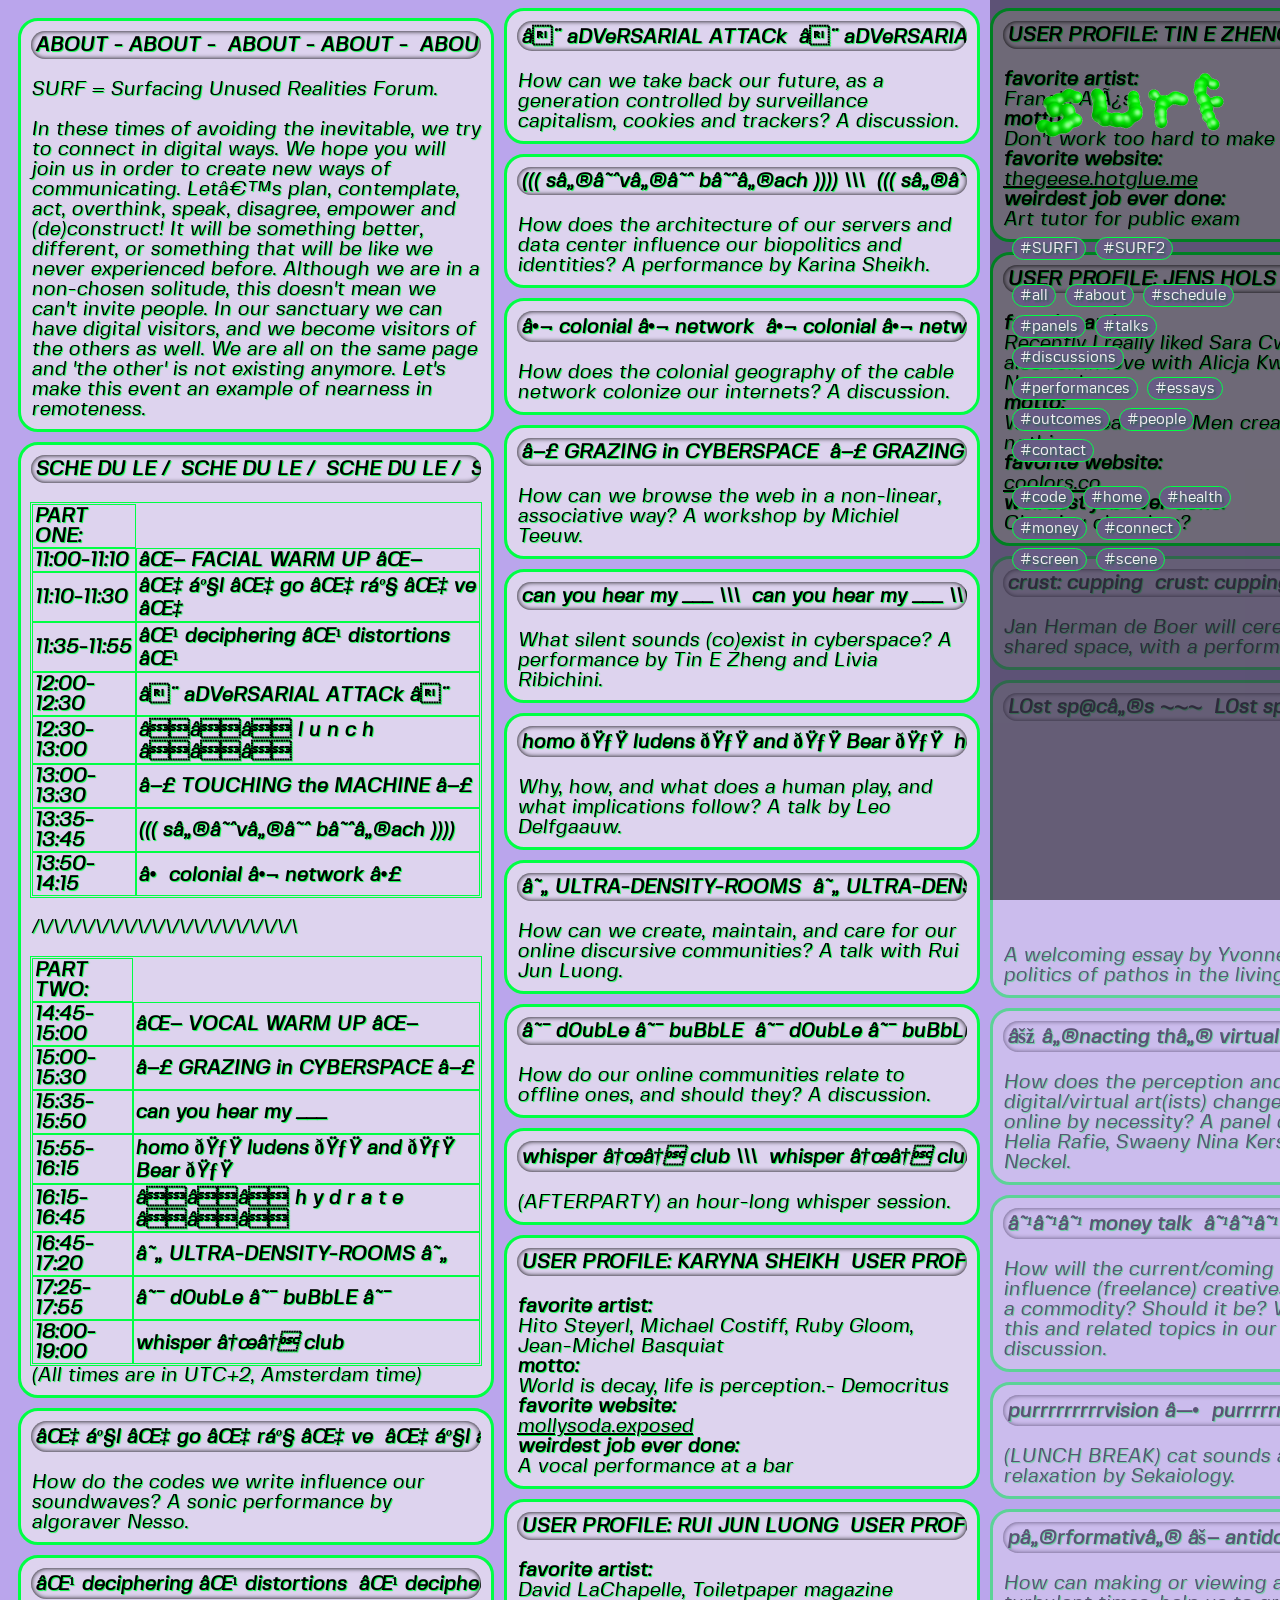
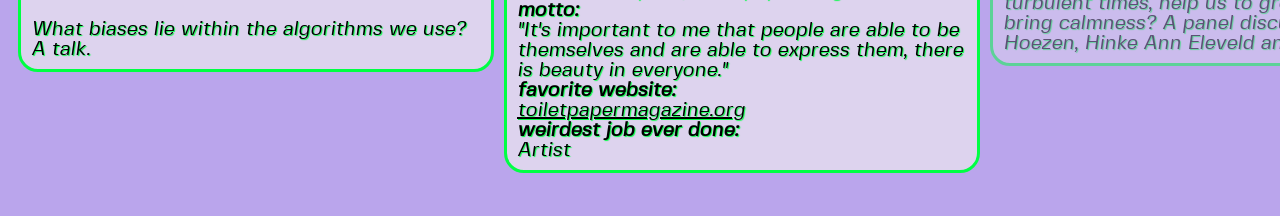
==== index.html @ adfec07a "Update index.html" ====
<!DOCTYPE html>
     <html>

       <head>
<meta name="viewport" content="width=device-width, initial-scale=1.0">
<div id="container">
         <title>SURF.exe</title>

         <link rel='stylesheet' type='text/css' href='style.css'/>
         <link rel="stylesheet" href="specimen_files/specimen_stylesheet.css" type="text/css" charset="utf-8" />
 <link rel="stylesheet" href="stylesheet.css" type="text/css" charset="utf-8" />



       </head>

       <body>




         <div class="container">
              <div class="filterDiv about">
                   <div class="scrollerer">  <div class="scrolling">
          <h4> ABOUT - ABOUT - </h4>  </div><div class="scrolling" aria-hidden="true">
          <h4> ABOUT - ABOUT - </h4>  </div><div class="scrolling" aria-hidden="true">
          <h4> ABOUT - ABOUT - </h4>  </div><div class="scrolling" aria-hidden="true">
          <h4> ABOUT - ABOUT - </h4>  </div> </div> <br>
        SURF = Surfacing Unused Realities Forum. <br>

           <br/>
In these times of avoiding the inevitable, we try to connect in digital ways. We hope you will join us in order to create new ways of communicating. Let’s plan, contemplate, act, overthink, speak, disagree, empower and (de)construct! It will be something better, different, or something that will be like we never experienced before.
Although we are in a non-chosen solitude, this doesn't mean we can't invite people. In our sanctuary we can have digital visitors, and we become visitors of the others as well. We are all on the same page and 'the other' is not existing anymore. Let's make this event an example of nearness in remoteness.
</div>

               <div class="filterDiv schedule surf2">
                  <div class="scrollerer">  <div class="scrolling">
      <h4> SCHE DU LE /</h4>  </div><div class="scrolling" aria-hidden="true">
      <h4> SCHE DU LE /</h4>  </div><div class="scrolling" aria-hidden="true">
      <h4> SCHE DU LE /</h4>  </div><div class="scrolling" aria-hidden="true">
      <h4> SCHE DU LE /</h4>  </div> </div><br>
                  <table>
                       <tr>
                            <th><b>PART ONE:</b></th>
                       </tr>
                       <tr>
                            <th>11:00-11:10</th>
                            <th>⌖ FACIAL WARM UP ⌖</th>
                       </tr>

                       <tr>
                            <th>11:10-11:30</th>
                            <th><i>⌇ ầl ⌇ go ⌇ rầ ⌇ ve ⌇</i></th>
                       </tr>

                       <tr>
                            <th>11:35-11:55</th>
                            <th>⌹ deciphering ⌹ distortions ⌹</th>
                       </tr>
                      
                       <tr>
                            <th>12:00-12:30</th>
                            <th>⍨ aDVeRSARIAL ATTACk ⍨</th>
                       </tr>
                       
                       <tr>
                            <th>12:30-13:00</th>
                            <th>⏏⏏⏏ l u n c h ⏏⏏⏏</th>
                       </tr>
                       
                        <tr>
                            <th>13:00-13:30</th>
                            <th>▣ TOUCHING the MACHINE ▣</th>
                       </tr>
                       
                        <tr>
                            <th>13:35-13:45</th>
                             <th><i>((( s℮☈v℮☈ b☈℮ach ))))</i></th>
                       </tr>
                       
                        <tr>
                            <th>13:50-14:15</th>
                            <th>╠ colonial ╬ network ╣</th>
                       </tr>
                       </table><br>
                    /\/\/\/\/\/\/\/\/\/\/\/\/\/\/\/\/\/\/\<br><br>
                    <table>
                       <tr>
                            <th><b>PART TWO:</b></th>
                       </tr>
                       <tr>
                            <th>14:45-15:00</th>
                            <th>⌖ VOCAL WARM UP ⌖</th>
                       </tr>

                       <tr>
                            <th>15:00-15:30</th>
                            <th>▣ GRAZING in CYBERSPACE ▣</th>
                       </tr>

                       <tr>
                            <th>15:35-15:50</th>
                            <th><i>can you hear my ___</i></th>
                       </tr>
                      
                       <tr>
                            <th>15:55-16:15</th>
                            <th>homo 🃟 ludens 🃟 and 🃟 Bear 🃟</th>
                       </tr>
                       
                       <tr>
                            <th>16:15- 16:45</th>
                            <th>⏏⏏⏏ h y d r a t e ⏏⏏⏏</th>
                       </tr>
                       
                        <tr>
                            <th>16:45-17:20</th>
                            <th>☄ ULTRA-DENSITY-ROOMS ☄</th>
                       </tr>
                       
                        <tr>
                            <th>17:25-17:55</th>
                            <th>☯ d0ubLe ☯ buBbLE ☯</th>
                       </tr>
                       
                        <tr>
                            <th>18:00-19:00</th>
                             <th><i>whisper ↜↝ club</i></th>
                       </tr>
                       </table>
                     (All times are in UTC+2, Amsterdam time)
              </div>

<div class="filterDiv performances code connect surf2">
                 <div class="scrollerer">
  <div class="scrolling">
       <h4><i>⌇ ầl ⌇ go ⌇ rầ ⌇ ve</i> </h4>
  </div><div class="scrolling" aria-hidden="true">
    <h4><i>⌇ ầl ⌇ go ⌇ rầ ⌇ ve</i> </h4>
  </div><div class="scrolling" aria-hidden="true">
    <h4><i>⌇ ầl ⌇ go ⌇ rầ ⌇ ve</i> </h4>
  </div><div class="scrolling" aria-hidden="true">
 <h4><i>⌇ ầl ⌇ go ⌇ rầ ⌇ ve</i> </h4>
  </div>
</div>
     <br>
     How do the codes we write influence our soundwaves? A sonic performance by algoraver Nesso.
     
              </div>                

              <div class="filterDiv talks code surf2">
                 <div class="scrollerer">
  <div class="scrolling">
       <h4>⌹ deciphering ⌹ distortions </h4>
  </div><div class="scrolling" aria-hidden="true">
    <h4>⌹ deciphering ⌹ distortions </h4>
  </div><div class="scrolling" aria-hidden="true">
    <h4>⌹ deciphering ⌹ distortions </h4>
  </div><div class="scrolling" aria-hidden="true">
 <h4>⌹ deciphering ⌹ distortions </h4>
  </div>
</div>
     <br>
     What biases lie within the algorithms we use? A talk.
     
              </div>      
              
                   <div class="filterDiv discussions code money surf2">
                 <div class="scrollerer">
  <div class="scrolling">
       <h4>⍨ aDVeRSARIAL ATTACk </h4>
  </div><div class="scrolling" aria-hidden="true">
    <h4>⍨ aDVeRSARIAL ATTACk </h4>
  </div><div class="scrolling" aria-hidden="true">
    <h4>⍨ aDVeRSARIAL ATTACk </h4>
  </div><div class="scrolling" aria-hidden="true">
 <h4>⍨ aDVeRSARIAL ATTACk </h4>
  </div>
</div>
     <br>
     How can we take back our future, as a generation controlled by surveillance capitalism, cookies and trackers? A discussion.
     
              </div>    
              
                     <div class="filterDiv performances code screen surf2">
                 <div class="scrollerer">
  <div class="scrolling">
       <h4> <i>((( s℮☈v℮☈ b☈℮ach ))))</i> \\\</h4>
  </div><div class="scrolling" aria-hidden="true">
    <h4> <i>((( s℮☈v℮☈ b☈℮ach ))))</i> \\\</h4>
  </div><div class="scrolling" aria-hidden="true">
    <h4> <i>((( s℮☈v℮☈ b☈℮ach ))))</i> \\\</h4>
  </div><div class="scrolling" aria-hidden="true">
 <h4> <i>((( s℮☈v℮☈ b☈℮ach ))))</i> \\\</h4>
  </div>
</div>
     <br>
     How does the architecture of our servers and data center influence our biopolitics and identities? A performance by Karina Sheikh.
     
              </div>  
              
                <div class="filterDiv discussions code surf2">
                 <div class="scrollerer">
  <div class="scrolling">
       <h4>╬ colonial ╬ network </h4>
  </div><div class="scrolling" aria-hidden="true">
    <h4>╬ colonial ╬ network </h4>
  </div><div class="scrolling" aria-hidden="true">
    <h4>╬ colonial ╬ network </h4>
  </div><div class="scrolling" aria-hidden="true">
 <h4>╬ colonial ╬ network </h4>
  </div>
</div>
     <br>
     How does the colonial geography of the cable network colonize our internets? A discussion.
     
              </div>  
              
                   <div class="filterDiv workshops code surf2">
                 <div class="scrollerer">
  <div class="scrolling">
       <h4>▣ GRAZING in CYBERSPACE </h4>
  </div><div class="scrolling" aria-hidden="true">
    <h4>▣ GRAZING in CYBERSPACE </h4>
  </div><div class="scrolling" aria-hidden="true">
    <h4>▣ GRAZING in CYBERSPACE </h4>
  </div><div class="scrolling" aria-hidden="true">
 <h4>▣ GRAZING in CYBERSPACE </h4>
  </div>
</div>
     <br>
     How can we browse the web in a non-linear, associative way? A workshop by Michiel Teeuw.
     
              </div>  
              
                  <div class="filterDiv performances connect surf2">
                 <div class="scrollerer">
  <div class="scrolling">
       <h4><i>can you hear my ___</i> \\\ </h4>
  </div><div class="scrolling" aria-hidden="true">
    <h4><i>can you hear my ___</i> \\\ </h4>
  </div><div class="scrolling" aria-hidden="true">
    <h4><i>can you hear my ___</i> \\\ </h4>
  </div><div class="scrolling" aria-hidden="true">
 <h4><i>can you hear my ___</i> \\\ </h4>
  </div>
</div>
     <br>
    What silent sounds (co)exist in cyberspace? A performance by Tin E Zheng and Livia Ribichini.
              </div>  
              
                  <div class="filterDiv talks code surf2">
                 <div class="scrollerer">
  <div class="scrolling">
       <h4>homo 🃟 ludens 🃟 and 🃟 Bear 🃟 </h4>
  </div><div class="scrolling" aria-hidden="true">
    <h4>homo 🃟 ludens 🃟 and 🃟 Bear 🃟 </h4>
  </div><div class="scrolling" aria-hidden="true">
    <h4>homo 🃟 ludens 🃟 and 🃟 Bear 🃟 </h4>
  </div><div class="scrolling" aria-hidden="true">
 <h4>homo 🃟 ludens 🃟 and 🃟 Bear 🃟 </h4>
  </div>
</div>
     <br>
    Why, how, and what does a human play, and what implications follow? A talk by Leo Delfgaauw.
     
              </div>  
              
                  <div class="filterDiv talks scene surf2">
                 <div class="scrollerer">
  <div class="scrolling">
       <h4>☄ ULTRA-DENSITY-ROOMS </h4>
  </div><div class="scrolling" aria-hidden="true">
    <h4>☄ ULTRA-DENSITY-ROOMS </h4>
  </div><div class="scrolling" aria-hidden="true">
    <h4>☄ ULTRA-DENSITY-ROOMS </h4>
  </div><div class="scrolling" aria-hidden="true">
 <h4>☄ ULTRA-DENSITY-ROOMS </h4>
  </div>
</div>
     <br>
    How can we create, maintain, and care for our online discursive communities? A talk with Rui Jun Luong.
     
              </div>  
              
                  <div class="filterDiv discussions scene surf2">
                 <div class="scrollerer">
  <div class="scrolling">
       <h4>☯ d0ubLe ☯ buBbLE </h4>
  </div><div class="scrolling" aria-hidden="true">
    <h4>☯ d0ubLe ☯ buBbLE </h4>
  </div><div class="scrolling" aria-hidden="true">
    <h4>☯ d0ubLe ☯ buBbLE </h4>
  </div><div class="scrolling" aria-hidden="true">
 <h4>☯ d0ubLe ☯ buBbLE </h4>
  </div>
</div>
     <br>
      How do our online communities relate to offline ones, and should they? A discussion.
     
              </div>  
              
               <div class="filterDiv workshops code surf2">
                 <div class="scrollerer">
  <div class="scrolling">
       <h4><i>whisper ↜↝ club</i> \\\ </h4>
  </div><div class="scrolling" aria-hidden="true">
    <h4><i>whisper ↜↝ club</i> \\\ </h4>
  </div><div class="scrolling" aria-hidden="true">
    <h4><i>whisper ↜↝ club</i> \\\ </h4>
  </div><div class="scrolling" aria-hidden="true">
 <h4><i>whisper ↜↝ club</i> \\\ </h4>
  </div>
</div>
     <br>
     (AFTERPARTY) an hour-long whisper session.
     
              </div>  
              
               <div class="filterDiv people surf2">
                 <div class="scrollerer">
  <div class="scrolling">
       <h4> USER PROFILE: KARYNA SHEIKH </h4>
  </div><div class="scrolling" aria-hidden="true">
    <h4> USER PROFILE: KARYNA SHEIKH </h4>
  </div><div class="scrolling" aria-hidden="true">
    <h4> USER PROFILE: KARYNA SHEIKH </h4>
  </div><div class="scrolling" aria-hidden="true">
 <h4> USER PROFILE: KARYNA SHEIKH </h4>
  </div>
</div>

                     <br>
                     <b>favorite artist:</b> <br> Hito Steyerl, Michael Costiff, Ruby Gloom, Jean-Michel Basquiat<br>
                     <b>motto:</b> <br> World is decay, life is perception.- Democritus <br>
                     <b>favorite website:</b> <br> <a href="https://mollysoda.exposed/" target="_blank"> mollysoda.exposed </a> <br>
                     <b>weirdest job ever done:</b> <br> A vocal performance at a bar </p>
</div>
            
              <div class="filterDiv people surf2">
                 <div class="scrollerer">
  <div class="scrolling">
       <h4> USER PROFILE: RUI JUN LUONG </h4>
  </div><div class="scrolling" aria-hidden="true">
    <h4> USER PROFILE: RUI JUN LUONG </h4>
  </div><div class="scrolling" aria-hidden="true">
    <h4> USER PROFILE: RUI JUN LUONG </h4>
  </div><div class="scrolling" aria-hidden="true">
 <h4> USER PROFILE: RUI JUN LUONG </h4>
  </div>
</div>

                     <br>
                     <b>favorite artist:</b> <br> David LaChapelle, Toiletpaper magazine<br>
                     <b>motto:</b> <br> "It's important to me that people are able to be themselves and are able to express them, there is beauty in everyone." <br>
                     <b>favorite website:</b> <br> <a href="https://www.toiletpapermagazine.org/" target="_blank"> toiletpapermagazine.org </a> <br>
                     <b>weirdest job ever done:</b> <br> Artist </p>
</div>
            
              <div class="filterDiv people surf2">
                 <div class="scrollerer">
  <div class="scrolling">
       <h4> USER PROFILE: TIN E ZHENG </h4>
  </div><div class="scrolling" aria-hidden="true">
    <h4> USER PROFILE: TIN E ZHENG </h4>
  </div><div class="scrolling" aria-hidden="true">
    <h4> USER PROFILE: TIN E ZHENG </h4>
  </div><div class="scrolling" aria-hidden="true">
 <h4> USER PROFILE: TIN E ZHENG </h4>
  </div>
</div>

                     <br>
                     <b>favorite artist:</b> <br> Francis Alÿs<br>
                     <b>motto:</b> <br> Don't work too hard to make things happen <br>
                     <b>favorite website:</b> <br> <a href="https://thegeese.hotglue.me/" target="_blank"> thegeese.hotglue.me </a> <br>
                     <b>weirdest job ever done:</b> <br> Art tutor for public exam </p>
</div>
          
            <div class="filterDiv people surf2">
                 <div class="scrollerer">
  <div class="scrolling">
       <h4> USER PROFILE: JENS HOLS </h4>
  </div><div class="scrolling" aria-hidden="true">
    <h4> USER PROFILE: JENS HOLS </h4>
  </div><div class="scrolling" aria-hidden="true">
    <h4> USER PROFILE: JENS HOLS </h4>
  </div><div class="scrolling" aria-hidden="true">
 <h4> USER PROFILE: JENS HOLS </h4>
  </div>
</div>

                     <br>
                     <b>favorite artist:</b> <br> Recently I really liked Sara Cwynar! Though I also fell in love with Alicja Kwade, Paulo Nazareth..<br>
                     <b>motto:</b> <br> Woman creates life Men creates art I create nothing <br>
                     <b>favorite website:</b> <br> <a href="https://coolors.co/" target="_blank"> coolors.co </a> <br>
                     <b>weirdest job ever done:</b> <br> Cleaning churches? </p>
</div>
              
<div class="filterDiv performances money surf1">
                 <div class="scrollerer">
  <div class="scrolling">
       <h4> <i>crust: cupping</i> </h4>
  </div><div class="scrolling" aria-hidden="true">
    <h4> <i>crust: cupping</i> </h4>
  </div><div class="scrolling" aria-hidden="true">
    <h4> <i>crust: cupping</i> </h4>
  </div><div class="scrolling" aria-hidden="true">
 <h4> <i>crust: cupping</i> </h4>
  </div>
</div>
     <br>
     Jan Herman de Boer will ceremonially open our shared space, with a performance.
     
              </div>
              
 <div class="filterDiv essays home health surf1">
                 <div class="scrollerer">
  <div class="scrolling">
       <h4> <i>L0st sp@c℮s ~~~</i> </h4>
  </div><div class="scrolling" aria-hidden="true">
    <h4> <i>L0st sp@c℮s ~~~</i> </h4>
  </div><div class="scrolling" aria-hidden="true">
    <h4> <i>L0st sp@c℮s ~~~</i> </h4>
  </div><div class="scrolling" aria-hidden="true">
 <h4> <i>L0st sp@c℮s ~~~</i> </h4>
  </div>
</div>
     <br>
       <iframe width="420" height="200" src="https://www.youtube.com/embed/Jpred_0O-4s" frameborder="0" 
              allowfullscreen></iframe><br>
     A welcoming essay by Yvonne Zeegers on the politics of pathos in the living space.
     
              </div>
              
<div class="filterDiv panels screen surf1">
              
              <div class="scrollerer">
        <div class="scrolling">
<h4>⚞ ℮nacting th℮ virtual ⚟ ||| </h4>
</div><div class="scrolling" aria-hidden="true">
<h4>⚞ ℮nacting th℮ virtual ⚟ ||| </h4>
</div><div class="scrolling" aria-hidden="true">
<h4>⚞ ℮nacting th℮ virtual ⚟ ||| </h4>
</div><div class="scrolling" aria-hidden="true">
<h4>⚞ ℮nacting th℮ virtual ⚟ ||| </h4>
</div> </div>
                   <br> 
                   How does the perception and position of digital/virtual art(ists) change now everyone is online by necessity? A panel discussion with Helia Rafie, Swaeny Nina Kersaan and Hannah Neckel.
              </div>
              
<div class="filterDiv discussions money surf1">
                 <div class="scrollerer">
  <div class="scrolling">
       <h4> <i>☹☹☹ money talk </i> </h4>
  </div><div class="scrolling" aria-hidden="true">
    <h4> <i>☹☹☹ money talk </i> </h4>
  </div><div class="scrolling" aria-hidden="true">
    <h4> <i>☹☹☹ money talk </i> </h4>
  </div><div class="scrolling" aria-hidden="true">
 <h4> <i>☹☹☹ money talk </i> </h4>
  </div>
</div>
     <br>
     How will the current/coming economic collapse influence (freelance) creatives? Can art still be a commodity? Should it be? We will discuss this and related topics in our first group discussion.
     
              </div>
              
<div class="filterDiv performances health surf1">
                 <div class="scrollerer">
  <div class="scrolling">
       <h4> <i>purrrrrrrrrvision ◕ </i> </h4>
  </div><div class="scrolling" aria-hidden="true">
    <h4> <i>purrrrrrrrrvision ◕ </i> </h4>
  </div><div class="scrolling" aria-hidden="true">
    <h4> <i>purrrrrrrrrvision ◕ </i> </h4>
  </div><div class="scrolling" aria-hidden="true">
 <h4> <i>purrrrrrrrrvision ◕ </i> </h4>
  </div>
</div>
     <br>
     (LUNCH BREAK) cat sounds and other relaxation by Sekaiology.
              </div>

<div class="filterDiv panels health surf1">

     <div class="scrollerer">
        <div class="scrolling">
<h4>p℮rformativ℮ ⚖ antidot℮s ||| </h4>
</div><div class="scrolling" aria-hidden="true">
<h4>p℮rformativ℮ ⚖ antidot℮s ||| </h4>
</div><div class="scrolling" aria-hidden="true">
<h4>p℮rformativ℮ ⚖ antidot℮s ||| </h4>
</div><div class="scrolling" aria-hidden="true">
<h4>p℮rformativ℮ ⚖ antidot℮s ||| </h4>
</div> </div>
                   <br> 
                   How can making or viewing art, in these turbulent times, help us to ground, balance and bring calmness? A panel discussion with Mylan Hoezen, Hinke Ann Eleveld and Sekaiology.
              </div>
              
<div class="filterDiv discussions home money health surf1">
                 <div class="scrollerer">
  <div class="scrolling">
       <h4> <i>dom℮stic ⛝ mat℮rials ⛝ </i> </h4>
  </div><div class="scrolling" aria-hidden="true">
    <h4> <i>dom℮stic ⛝ mat℮rials ⛝ </i> </h4>
  </div><div class="scrolling" aria-hidden="true">
    <h4> <i>dom℮stic ⛝ mat℮rials ⛝ </i> </h4>
  </div><div class="scrolling" aria-hidden="true">
 <h4> <i>dom℮stic ⛝ mat℮rials ⛝ </i> </h4>
  </div>
</div>
     <br>
    What can you make inside your house? What are the possibilities of creation within these restrictions? Is everybody an amateur now, or are we all artists? We will discuss this and related topics in our second group discussion.
     
              </div>

<div class="filterDiv panels connect surf1">

<div class="scrollerer">
        <div class="scrolling">
<h4>⏚ analog mod℮s un/distanc℮d ⏚ ||| </h4>
</div><div class="scrolling" aria-hidden="true">
<h4>⏚ analog mod℮s un/distanc℮d ⏚ ||| </h4>
</div><div class="scrolling" aria-hidden="true">
<h4>⏚ analog mod℮s un/distanc℮d ⏚ ||| </h4>
</div><div class="scrolling" aria-hidden="true">
<h4>⏚ analog mod℮s un/distanc℮d ⏚ ||| </h4>
</div> </div>
                   <br> 
                   How can art, that is using physical presence, maintaing connection during times of isolation, distancing and home-staying? A panel discussion with Eleni Tsompanidou, Angelo Messios and EDO.
              </div>
              
<div class="filterDiv performances screen connect code surf1">
                 <div class="scrollerer">
  <div class="scrolling">
       <h4> face_without_a_body </h4>
  </div><div class="scrolling" aria-hidden="true">
    <h4> face_without_a_body </h4>
  </div><div class="scrolling" aria-hidden="true">
    <h4> face_without_a_body </h4>
  </div><div class="scrolling" aria-hidden="true">
 <h4> face_without_a_body </h4>
  </div>
</div><br>
     <iframe width="420" height="200" src="https://www.youtube.com/embed/OeiZV7GT8iE" frameborder="0" 
              allowfullscreen></iframe>
     <br> a performative intermezzo by Swaeny Nina Kersaan.
     
              </div>            
              
<div class="filterDiv panels scene money surf1">


<div class="scrollerer">
        <div class="scrolling">
<h4>⛚ sanitary ⛚ curator ⛚ ||| </h4>
</div><div class="scrolling" aria-hidden="true">
<h4>⛚ sanitary ⛚ curator ⛚ ||| </h4>
</div><div class="scrolling" aria-hidden="true">
<h4>⛚ sanitary ⛚ curator ⛚ ||| </h4>
</div><div class="scrolling" aria-hidden="true">
<h4>⛚ sanitary ⛚ curator ⛚ ||| </h4>
</div> </div>
                   <br> 
                   How can curators and organisers help to bring art to a public, in times where they hardly can leave their houses, and how can they present their artists in deep meaningful ways? A panel discussion with Ellen de Haan, Radina Kordova and Johann Kööp.
              </div>

 <div class="filterDiv essays home health surf1">
                 <div class="scrollerer">
  <div class="scrolling">
       <h4> <i>♨ new horizons </i> </h4>
  </div><div class="scrolling" aria-hidden="true">
    <h4> <i>♨ new horizons </i> </h4>
  </div><div class="scrolling" aria-hidden="true">
    <h4> <i>♨ new horizons </i> </h4>
  </div><div class="scrolling" aria-hidden="true">
 <h4> <i>♨ new horizons </i> </h4>
  </div>
</div>
      <br>
       <iframe width="420" height="200" src="https://youtu.be/qp0lUsUOZgY" frameborder="0" 
              allowfullscreen></iframe><br>
     A conclusive essay by Frederiek Bennema on the outside world.
     
              </div>              
              
            <div class="filterDiv people surf1">
                 <div class="scrollerer">
  <div class="scrolling">
       <h4> USER PROFILE: HINKE ANN ELEVELD </h4>
  </div><div class="scrolling" aria-hidden="true">
    <h4> USER PROFILE: HINKE ANN ELEVELD </h4>
  </div><div class="scrolling" aria-hidden="true">
    <h4> USER PROFILE: HINKE ANN ELEVELD </h4>
  </div><div class="scrolling" aria-hidden="true">
 <h4> USER PROFILE: HINKE ANN ELEVELD </h4>
  </div>
</div>

                     <br>
                     <b>favorite artist:</b> <br> mierle ukeles <br>
                     <b>motto:</b> <br> let life be art <br>
                     <b>favorite website:</b> <br> <a href="http://joanjonasvenice2015.com/" target="_blank"> joanjonasvenice2015.com </a> <br>
                     <b>weirdest job ever done:</b> <br> selling booze in a supermarket </p>
</div>

                     <div class="filterDiv people surf1">
                     <div class="scrollerer">
      <div class="scrolling">
           <h4> USER PROFILE: SWAENY NINA KERSAAN </h4>
      </div><div class="scrolling" aria-hidden="true">
        <h4> USER PROFILE: SWAENY NINA KERSAAN </h4>
      </div><div class="scrolling" aria-hidden="true">
        <h4> USER PROFILE: SWAENY NINA KERSAAN </h4>
      </div><div class="scrolling" aria-hidden="true">
     <h4> USER PROFILE: SWAENY NINA KERSAAN </h4>
      </div>
    </div>


                         <br>
                         <b>favorite artist:</b> <br> hito steyrel, nam june paik, kate cooper <br>
                         <b>motto:</b> <br> no use for innocence, no time for modesty <br>
                         <b>favorite website:</b> <br> <a href="https://cat-bounce.com/" target="_blank"> cat-bounce.com </a> <br>
                         <b>weirdest job ever done:</b> <br> having complainments calls for/with artificial intelligence, not that weird huh? </p>

                       </div>

                                            <div class="filterDiv people surf1">
                                            <div class="scrollerer">
                             <div class="scrolling">
<h4> USER PROFILE: ANGELOS MESSIOS </h4>
</div><div class="scrolling" aria-hidden="true">
<h4> USER PROFILE: ANGELOS MESSIOS </h4>
</div><div class="scrolling" aria-hidden="true">
<h4> USER PROFILE: ANGELOS MESSIOS </h4>
</div><div class="scrolling" aria-hidden="true">
<h4> USER PROFILE: ANGELOS MESSIOS </h4>
</div>
</div>


    <br>
    <b>favorite artist:</b> <br> tehching hsieh  <br>
    <b>motto:</b> <br> feel and experience <br>
    <b>favorite website:</b> <br> <a href="https://www.bashar.org/" target="_blank"> bashar.org </a> <br>
    <b>weirdest job ever done:</b> <br> artist </p>
  </div>

                       <div class="filterDiv people surf1">
                       <div class="scrollerer">
        <div class="scrolling">
           <h4> USER PROFILE: FREDERIEK BENNEMA </h4>
      </div><div class="scrolling" aria-hidden="true">
        <h4> USER PROFILE: FREDERIEK BENNEMA </h4>
      </div><div class="scrolling" aria-hidden="true">
        <h4> USER PROFILE: FREDERIEK BENNEMA </h4>
      </div><div class="scrolling" aria-hidden="true">
     <h4> USER PROFILE: FREDERIEK BENNEMA</h4>
      </div>
    </div>


                         <br>
                         <b>favorite artist:</b> <br> pablo helguera <br>
                         <b>motto:</b> <br> you should be afraid of taking risks and pursuing something meaningful. but you should be much MORE afraid of staying where you are. <br>
                         <b>favorite website:</b> <br> <a href="https://www.rug.nl/library/" target="_blank"> rug.nl/library </a> <br>
                         <b>weirdest job ever done:</b> <br> i've done so many different jobs: from cleaning the hospital blood transfusion site to administering a christian nonprofit fund, working from the spare room in the chairman's house. </p>

                       </div>

                                            <div class="filterDiv people surf1">
                                            <div class="scrollerer">
                             <div class="scrolling">
<h4> USER PROFILE: ELENI TSOMPANIDOU </h4>
</div><div class="scrolling" aria-hidden="true">
<h4> USER PROFILE: ELENI TSOMPANIDOU </h4>
</div><div class="scrolling" aria-hidden="true">
<h4> USER PROFILE: ELENI TSOMPANIDOU </h4>
</div><div class="scrolling" aria-hidden="true">
<h4> USER PROFILE: ELENI TSOMPANIDOU </h4>
</div>
</div>


    <br>
    <b>favorite artist:</b> <br> allan kaprow  <br>
    <b>motto:</b> <br> "avoid any short sentence that claims to be able to expresses your beliefs or purpose." <br>
    <b>favorite website:</b> <br> <a href="https://operatingmanualforfloatingin.space" target="_blank"> operatingmanualforfloatingin.space </a> <br>
    <b>weirdest job ever done:</b> <br> being an artist is by far the weirdest job I have ever done.  </p>
<br/>

</div>

                     <div class="filterDiv people surf1">
                     <div class="scrollerer">
      <div class="scrolling">
<h4> USER PROFILE: RADINA KORDOVA </h4>
</div><div class="scrolling" aria-hidden="true">
<h4> USER PROFILE: RADINA KORDOVA </h4>
</div><div class="scrolling" aria-hidden="true">
<h4> USER PROFILE: RADINA KORDOVA </h4>
</div><div class="scrolling" aria-hidden="true">
<h4> USER PROFILE: RADINA KORDOVA </h4>
</div>
</div>


    <br>
    <b>favorite artist:</b> <br> at the moment I am very interested in pan daijing.  <br>
    <b>motto:</b> <br> irrational thoughts should be followed absolutely and logically. <br>
    <b>favorite website:</b> <br> <a href="https://www.careeraddict.com/how-to-answer-what-is-your-favourite-website/" target="_blank"> careeraddict.com/how-to-answer-what-is-your-favourite-website </a> <br>
    <b>weirdest job ever done:</b> <br> installing radiators </p>
  </div>

                       <div class="filterDiv people surf1">
                       <div class="scrollerer">
        <div class="scrolling">
<h4> USER PROFILE: YVONNE ZEEGERS </h4>
</div><div class="scrolling" aria-hidden="true">
<h4> USER PROFILE: YVONNE ZEEGERS </h4>
</div><div class="scrolling" aria-hidden="true">
<h4> USER PROFILE: YVONNE ZEEGERS </h4>
</div><div class="scrolling" aria-hidden="true">
<h4> USER PROFILE: YVONNE ZEEGERS </h4>
</div>
</div>


    <br>
    <b>favorite artist:</b> <br> hamja ahsan  <br>
    <b>motto:</b> <br> "don't set an alarm if you snooze all morning" <br>
    <b>favorite website:</b> <br> <a href="https://www.tonnusoosterhoff.nl" target="_blank"> tonnusoosterhoff.nl </a> <br>
    <b>weirdest job ever done:</b> <br> handmodelling </p>
  </div>

                       <div class="filterDiv people">
                       <div class="scrollerer">
        <div class="scrolling">
<h4> USER PROFILE: LIVIA RIB </h4>
</div><div class="scrolling" aria-hidden="true">
<h4> USER PROFILE: LIVIA RIB </h4>
</div><div class="scrolling" aria-hidden="true">
<h4> USER PROFILE: LIVIA RIB </h4>
</div><div class="scrolling" aria-hidden="true">
<h4> USER PROFILE: LIVIA RIB </h4>
</div>
</div>
   <br>
    <b>favorite artist:</b> <br> robert henke and bill viola  <br>
    <b>motto:</b> <br> in life you must always try <br>
    <b>favorite website:</b> <br> <a href="https://www.patatap.com/" target="_blank"> patatap.com </a> <br>
    <b>weirdest job ever done:</b> <br> busker </p>



           </div>

 <div class="filterDiv people surf1">
                       <div class="scrollerer">
        <div class="scrolling">
<h4> USER PROFILE: MYLAN HOEZEN </h4>
</div><div class="scrolling" aria-hidden="true">
<h4> USER PROFILE: MYLAN HOEZEN </h4>
</div><div class="scrolling" aria-hidden="true">
<h4> USER PROFILE: MYLAN HOEZEN </h4>
</div><div class="scrolling" aria-hidden="true">
<h4> USER PROFILE: MYLAN HOEZEN </h4>
</div>
</div>
   <br>
    <b>favorite artist:</b> <br> depends on the day: today David Lynch  <br>
    <b>motto:</b> <br> take in the good <br>
    <b>favorite website:</b> <br> <a href="https://thecreativeindependent.com/" target="_blank"> thecreativeindependent.com </a> <br>
    <b>weirdest job ever done:</b> <br> walking in ski suits on the beach in ibiza (7 weeks)  </p>
           </div>


 <div class="filterDiv people">
                       <div class="scrollerer">
        <div class="scrolling">
<h4> USER PROFILE: JOHANN KÖÖP </h4>
</div><div class="scrolling" aria-hidden="true">
<h4> USER PROFILE: JOHANN KÖÖP </h4>
</div><div class="scrolling" aria-hidden="true">
<h4> USER PROFILE: JOHANN KÖÖP </h4>
</div><div class="scrolling" aria-hidden="true">
<h4> USER PROFILE: JOHANN KÖÖP </h4>
</div>
</div>
   <br>
    <b>favorite artist:</b> <br> Max Siedentopf <br>
    <b>motto:</b> <br> one man's trash is another man's treasure <br>
    <b>favorite website:</b> <br> <a href="https://www.google.com/maps/" target="_blank"> google.com/maps </a> <br>
    <b>weirdest job ever done:</b> <br> folding promo boxes for outdoor plants  </p>



           </div>




 <div class="filterDiv people surf1">
                       <div class="scrollerer">
        <div class="scrolling">
<h4> USER PROFILE: JAN HERMAN DE BOER </h4>
</div><div class="scrolling" aria-hidden="true">
<h4> USER PROFILE: JAN HERMAN DE BOER </h4>
</div><div class="scrolling" aria-hidden="true">
<h4> USER PROFILE: JAN HERMAN DE BOER </h4>
</div><div class="scrolling" aria-hidden="true">
<h4> USER PROFILE: JAN HERMAN DE BOER </h4>
</div>
</div>
   <br>
    <b>favorite artist:</b> <br> atm Guy Ben Ner but ask me tomorrow and i'll probably pick someone els  <br>
    <b>motto:</b> <br> throw the game and get rich! <br>
    <b>favorite website:</b> <br> <a href="http://www.laurelleavesawardmaker.com/" target="_blank"> laurelleavesawardmaker.com </a> <br>
    <b>weirdest job ever done:</b> <br> I organised workshops for children in a little museum together with 6(!) other people but there never showed up more than 5 kids, that was quite weird. </p>



           </div>


 <div class="filterDiv people surf1">
                       <div class="scrollerer">
        <div class="scrolling">
<h4> USER PROFILE: ELLEN DE HAAN </h4>
</div><div class="scrolling" aria-hidden="true">
<h4> USER PROFILE: ELLEN DE HAAN </h4>
</div><div class="scrolling" aria-hidden="true">
<h4> USER PROFILE: ELLEN DE HAAN </h4>
</div><div class="scrolling" aria-hidden="true">
<h4> USER PROFILE: ELLEN DE HAAN </h4>
</div>
</div>
   <br>    
    <b>favorite website:</b> <br> <a href="https://sandspiel.club/" target="_blank"> sandspiel.club </a> <br>
    <b>weirdest job ever done:</b> <br> undeclared administrator for a flower bulb farmer when i was 15  </p>



           </div>


 <div class="filterDiv people">
                       <div class="scrollerer">
        <div class="scrolling">
<h4> USER PROFILE: HANNAH NECKEL </h4>
</div><div class="scrolling" aria-hidden="true">
<h4> USER PROFILE: HANNAH NECKEL </h4>
</div><div class="scrolling" aria-hidden="true">
<h4> USER PROFILE: HANNAH NECKEL </h4>
</div><div class="scrolling" aria-hidden="true">
<h4> USER PROFILE: HANNAH NECKEL </h4>
</div>
</div>
   <br>
    <b>favorite artist:</b> <br> cecile b evans <br>
    <b>motto:</b> <br> *~feels over reals~*<br>
    <b>favorite website:</b> <br> <a href="https://www.tumblr.com/" target="_blank"> tumblr.com </a> <br>
    <b>weirdest job ever done:</b> <br> converyerbelt worker at audi screwing cars together   </p>



           </div>


 <div class="filterDiv people surf1">
                       <div class="scrollerer">
        <div class="scrolling">
<h4> USER PROFILE: HELIA RAFIE </h4>
</div><div class="scrolling" aria-hidden="true">
<h4> USER PROFILE: HELIA RAFIE </h4>
</div><div class="scrolling" aria-hidden="true">
<h4> USER PROFILE: HELIA RAFIE </h4>
</div><div class="scrolling" aria-hidden="true">
<h4> USER PROFILE: HELIA RAFIE </h4>
</div>
</div>
   <br>
    <b>favorite artist:</b> <br> hito steyerl , ryan trecartin <br>
    <b>motto:</b> <br> LET ME MEDIATE YOUR REALITY <br>
    <b>favorite website:</b> <br> <a href="https://wwwwwwwww.jodi.org//" target="_blank"> wwwwwwwww.jodi.org </a> <br>
    <b>weirdest job ever done:</b> <br> BARTENDING!!!!! </p>



           </div>


 <div class="filterDiv people surf1">
                       <div class="scrollerer">
        <div class="scrolling">
<h4> USER PROFILE: EDO </h4>
</div><div class="scrolling" aria-hidden="true">
<h4> USER PROFILE: EDO </h4>
</div><div class="scrolling" aria-hidden="true">
<h4> USER PROFILE: EDO </h4>
</div><div class="scrolling" aria-hidden="true">
<h4> USER PROFILE: EDO </h4>
</div>
</div>
   <br>
    <b>favorite artist:</b> <br> marzia ransom  <br>
    <b>motto:</b> <br> appreciate more <br>
    <b>favorite website:</b> <br> <a href="https://wikipedia.com/" target="_blank"> wikipedia.com </a> <br>
    <b>weirdest job ever done:</b> <br> my first job was working in a race track </p>
           </div>
     

<div class="filterDiv about">
                   <div class="scrollerer">  <div class="scrolling">
          <h4> CREDITS - CREDITS - </h4>  </div><div class="scrolling" aria-hidden="true">
          <h4> CREDITS - CREDITS - </h4>  </div><div class="scrolling" aria-hidden="true">
          <h4> CREDITS - CREDITS - </h4>  </div><div class="scrolling" aria-hidden="true">
          <h4> CREDITS - CREDITS - </h4>  </div> </div> <br>
           <br>
     SURF = <a href="http://hannahneckel.com/" target="_blank">Hannah Neckel</a> + <a href="https://koopjohann.com/Info" target="_blank">Johann Koöp</a> + <a href="https://www.dinnisvandijken.com/" target="_blank">Dinnis van Dijken</a> + <a href='https://www.liviaribichini.com/' target="_blank">Livia Ribichini</a> + <a href="http://www.hinke-ann.com/hinkeann" target="_blank">Hinke Ann Eleveld</a> + <a href="https://www.instagram.com/jenshols/" target="_blank">Jens Hols</a> + <a href="https://www.michielteeuw.nl" target="_blank">Michiel Teeuw</a>. <br>
Logo by Hannah Neckel. Website by Livia Ribichini and Michiel Teeuw. 
</div>

<div class="filterDiv contact">
<div class="scrollerer">  <div class="scrolling">
<h4> find us elsewhere <3 </h4>  </div><div class="scrolling" aria-hidden="true">
<h4> find us elsewhere <3 </h4>  </div><div class="scrolling" aria-hidden="true">
<h4> find us elsewhere <3 </h4>  </div><div class="scrolling" aria-hidden="true">
<h4> find us elsewhere <3 </h4>  </div> </div> <br>
              <b>After each edition, we upload our documentaition. watch our videos on youtube: </b><a href="https://www.youtube.com/channel/UCsDZXm4NzLxZdI7Wnh7vphg/" target="_blank">surf-online</a><br>
              <br/>
              <b>If you have ideas for future editions mail us to: </b><a href='mailto:welkom.surf@gmail.com' target="_blank">welkom.surf@gmail.com</a>
     <b>The code of this website is open-source and you can find it at</b> <a href='https://github.com/surf-online' target="_blank">github.com/surf-online</a>
     </div>

<div class="filterDiv contact">
<div class="scrollerer">  <div class="scrolling">
<h4> CON---tAct <3 </h4>  </div><div class="scrolling" aria-hidden="true">
<h4> CON---tAct <3 </h4>  </div><div class="scrolling" aria-hidden="true">
<h4> CON---tAct <3 </h4>  </div><div class="scrolling" aria-hidden="true">
<h4> CON---tAct <3 </h4>  </div> </div> <br>
              <b>We love company. If you want to join us, or if you have ideas for future editions please mail us at </b><a href='mailto:welkom.surf@gmail.com'>welkom.surf@gmail.com</a>
            </div>
     
     <div class="filterDiv outcomes">
<div class="scrollerer">  <div class="scrolling">
<h4> o % u * t @ c - o ( m \ e ~ s !</h4>  </div><div class="scrolling" aria-hidden="true">
<h4> o % u * t @ c - o ( m \ e ~ s !</h4>  </div><div class="scrolling" aria-hidden="true">
<h4> o % u * t @ c - o ( m \ e ~ s !</h4>  </div><div class="scrolling" aria-hidden="true">
<h4> o % u * t @ c - o ( m \ e ~ s !</h4>  </div> </div> <br>
              After the first edition ends, we will start posting the outcomes of that edition on this website. Expect video, sound, resources, to-do lists, pragmatic tips, etc :-)
            </div>
     
     <div class="filterDiv schedule surf1">
                  <div class="scrollerer">  <div class="scrolling">
      <h4> SCHE DU LE SURF1.0/</h4>  </div><div class="scrolling" aria-hidden="true">
      <h4> SCHE DU LE SURF1.0/</h4>  </div><div class="scrolling" aria-hidden="true">
      <h4> SCHE DU LE SURF1.0/</h4>  </div><div class="scrolling" aria-hidden="true">
      <h4> SCHE DU LE SURF1.0/</h4>  </div> </div><br>
                  <table>
                       <tr>
                            <th>09:45-10:00</th>
                            <th>LOG_IN</th>
                       </tr>

                       <tr>
                            <th>10:00-10:15</th>
                            <th><i>crust: cupping</i></th>
                       </tr>

                       <tr>
                            <th>10:15-10:30</th>
                            <th>L0st sp@c℮s</th>
                       </tr>
                       
                       <tr>
                            <th>10:30-11:00</th>
                            <th>⚞ ℮nacting th℮ virtual ⚟</th>
                       </tr>
                      
                       <tr>
                            <th>11:00-11:30</th>
                            <th>☹☹☹ money talk ☹☹☹</th>
                       </tr>
                       
                       <tr>
                            <th>11:30-12:00</th>
                            <th>◕ purrrrrrrrrvision ◕</th>
                       </tr>
                       
                        <tr>
                            <th>12:00-12:30</th>
                            <th>p℮rformativ℮ ⚖ antidot℮s</th>
                       </tr>
                       
                        <tr>
                            <th>12:30-13:00</th>
                            <th>dom℮stic ⛝ mat℮rials</th>
                       </tr>
                       
                        <tr>
                            <th>13:00-13:30</th>
                            <th>⏚ analog mod℮s ⏚</th>
                       </tr>
                       
                        <tr>
                            <th>13:30-13:45</th>
                            <th>face_without_a_body</th>
                       </tr>
                       
                        <tr>
                            <th>13:45-14:15</th>
                            <th>⛚ sanitary ⛚ curator ⛚</th>
                       </tr>
                       
                        <tr>
                            <th>14:15-14:30</th>
                            <th>♨ new horizons ♨</th>
                       </tr>
                       
                        <tr>
                            <th>14:30-14:45</th>
                            <th>LOG_OUT</th>
                       </tr>
                       </table>
                     (All times are in UTC+2, Amsterdam time)
              </div>

      <div class="filterDiv panels outcomes">
<div class="scrollerer">  <div class="scrolling">
<h4> o % u * t @ c - o ( m \ e ~ s !</h4>  </div><div class="scrolling" aria-hidden="true">
<h4> o % u * t @ c - o ( m \ e ~ s !</h4>  </div><div class="scrolling" aria-hidden="true">
<h4> o % u * t @ c - o ( m \ e ~ s !</h4>  </div><div class="scrolling" aria-hidden="true">
<h4> o % u * t @ c - o ( m \ e ~ s !</h4>  </div> </div> <br>
PANELS 10/05/2020<br><br>
<iframe width="450" height="450" src="https://www.youtube.com/embed/wh0V-anCPNc" frameborder="0" allow="accelerometer; autoplay; encrypted-media; gyroscope; picture-in-picture" allowfullscreen></iframe>
            </div>
     
<div id="phone"> Unfortunately, this website is not mobile-friendly (yet). Please reopen on a desktop environment for the full SURF experience.</div>

         <div id='header'>

     <!-- Optional: some overlay text to describe the video -->
     <div class="content">

               <img src="surf-logo-spin.gif">
   
         <div id='myBtnContainer'>
              
                 <button class="btn active" onclick="filterSelection('surf1')">#SURF1</button>
        <button class="btn active" onclick="filterSelection('surf2')">#SURF2</button>
     
              
              <br><br>

        <button class="btn active" onclick="filterSelection('all')">#all</button>

         <button class="btn" onclick="filterSelection('about')">#about</button>

         <button class="btn" onclick="filterSelection('schedule')">#schedule</button>

         <button class="btn" onclick="filterSelection('panels')">#panels</button>
              
         <button class="btn" onclick="filterSelection('panels')">#talks</button>
              
         <button class="btn" onclick="filterSelection('discussions')">#discussions</button>
              
         <button class="btn" onclick="filterSelection('performances')">#performances</button>
              
           <button class="btn" onclick="filterSelection('essays')">#essays</button>

         <button class="btn" onclick="filterSelection('outcomes')">#outcomes</button>

         <button class="btn" onclick="filterSelection('people')">#people</button>

         <button class="btn" onclick="filterSelection('contact')">#contact</button>
              
        <br> <br>

          <button class="btn" onclick="filterSelection('code')">#code</button>
              
         <button class="btn" onclick="filterSelection('home')">#home</button>
              
         <button class="btn" onclick="filterSelection('health')">#health</button>
              
         <button class="btn" onclick="filterSelection('money')">#money</button>
              
         <button class="btn" onclick="filterSelection('connect')">#connect</button>
              
         <button class="btn" onclick="filterSelection('screen')">#screen</button>
              
         <button class="btn" onclick="filterSelection('scene')">#scene</button>

     </div>

         </div>

        
              </div>

            <script>
                 filterSelection("all")
function filterSelection(c) {
  var x, i;
  x = document.getElementsByClassName("filterDiv");
  if (c == "all") c = "";
  // Add the "show" class (display:block) to the filtered elements, and remove the "show" class from the elements that are not selected
  for (i = 0; i < x.length; i++) {
    w3RemoveClass(x[i], "show");
    if (x[i].className.indexOf(c) > -1) w3AddClass(x[i], "show");
  }
}

// Show filtered elements
function w3AddClass(element, name) {
  var i, arr1, arr2;
  arr1 = element.className.split(" ");
  arr2 = name.split(" ");
  for (i = 0; i < arr2.length; i++) {
    if (arr1.indexOf(arr2[i]) == -1) {
      element.className += " " + arr2[i];
    }
  }
}

// Hide elements that are not selected
function w3RemoveClass(element, name) {
  var i, arr1, arr2;
  arr1 = element.className.split(" ");
  arr2 = name.split(" ");
  for (i = 0; i < arr2.length; i++) {
    while (arr1.indexOf(arr2[i]) > -1) {
      arr1.splice(arr1.indexOf(arr2[i]), 1);
    }
  }
  element.className = arr1.join(" ");
}

// Add active class to the current control button (highlight it)
var btnContainer = document.getElementById("myBtnContainer");
var btns = btnContainer.getElementsByClassName("btn");
for (var i = 0; i < btns.length; i++) {
  btns[i].addEventListener("click", function() {
    var current = document.getElementsByClassName("active");
    current[0].className = current[0].className.replace(" active", "");
    this.className += " active";
  });
}

            </script>

       </body>
     </html>
---- style.css ----
table, th, thr {
  text-align: left;
  outline: 1px solid #00ff44;
}

table {
  width: 100%;
}

.surf1 {
  opacity: 50%;
}

.scrollerer {
  overflow: hidden;
  white-space: nowrap;
    padding: 3px;
    border-radius:28px;
    margin: 0px;
   -moz-box-shadow:    inset 0 0 5px #000000;
   -webkit-box-shadow: inset 0 0 5px #000000;
   box-shadow:         inset 0 0 5px #000000;
}

.scrolling {
  animation: marquee 4s linear infinite;
  display: inline-block;
  padding-right: 10px;
}

@keyframes marquee {
  from {
    transform: translateX(0);
  }
  to { 
    transform: translateX(-100%);
  }
}

body {
  margin: 5;
  background-color: #BAA5EC;
  text-align: left;
  color: black;
  font-family: 'fivo_sans_modernregular';
}

img {
  width: 100%;
}



/* Style the video: 100% width and height to cover the entire window */
#myVideo {
  position: fixed;
  right: 0;
  bottom: 0;
  width: 100vw;
  height: 100vh;
}

a {
  font-style: monospace;
  color: black;
  background-color: 00ff44;
}

p { margin: 0; }

.filterDiv {
  background-color:: #00ff44;
  border-radius:20px;
  width: 450px;
  border:3px solid #00ff44;
  display: inline-block;
  font-size:20px;
  padding: 10px;
  margin: 10px;
  text-decoration:none;
  text-shadow:1px 1px 1px #00ff44;
  background-color: #ddd3ee;
  display: none;
}
.filterDiv:hover {
  background-color::#00ff44;
  color: black;
}

/* Add some content at the bottom of the video/page */
.content {
  position: fixed;
  bottom: 0;
  right: 0;
  background: rgba(0, 0, 0, 0.5);
  color: #f1f1f1;
  width: 250px;
  height: 100vh;
  padding: 20px;
}

/* Style the button used to pause/play the video */
#btn {
  font-size: 18px;
  padding: 5x;
  margin: 5px;
  border: none;
  background: #000;
  color: #fff;
  cursor: pointer;
}

#btn:hover {
  background: #ddd;
  color: black;
}

h4 {
  font-family: 'fivo_sans_modernitalic';
  margin: 1px;
}

h5 {
  font-family: 'fivo_sans_modernitalic';
  color:#6016a2;
}

  .btn {
  	background-color:#675b84;
  	border-radius:28px;
  	border:1px solid #00ff44;
  	display:inline-block;
  	cursor:pointer;
  	color:#F1F1F1;
  	font-family: 'fivo_sans_modernregular';
  	font-size:15px;
  	padding:3px 7px;
    margin: 4px 2px;
  	text-decoration:none;
  	text-shadow:2px 2px 2px #27664F;
  }
  .btn:hover {
  	background-color:#00ff44;
    color: black;
  }

  input {
  	background-color:#675b84;
  	border-radius:28px;
    width: 90%;
  	border:1px solid #00ff44;
  	display:inline-block;
  	cursor:pointer;
  	color:#F1F1F1;
  	font-family: 'fivo_sans_modernregular';
  	font-size:15px;
  	padding:3px 7px;
    margin: 4px 2px;
  	text-decoration:none;
  	text-shadow:2px 2px 2px #27664F;
  }
  .btn:hover {
  	background-color:#00ff44;
    color: black;
  }

.container {
  width: 2900px;
  height: 1800px;
  column-count: 6;
  column-fill: auto;
}

.show {
  page-break-inside: avoid;
  display: block;
  break-inside: avoid !important;
}

    #input {
      background-color: #000329; /* colore di sfondo    */
      border: 1px solid #00021c; /* bordo dell'elemento */
      color: #000f05;               /* colore del testo    */
      font-weight: bold;         /* testo in grassetto  */
      padding: 0;                /* padding             */
      height: 16px;              /* altezza             */
      width: 20px;               /* larghezza           */
    }
    big {
      font-family: 'fivo_sans_modernregular';
      color: red;
      font-size: 40px;
    }
  
  #phone {
  display: none
  }
---- stylesheet.css ----
/*! Generated by Font Squirrel (https://www.fontsquirrel.com) on April 28, 2020 */



@font-face {
    font-family: 'fivo_sans_modernregular';
    src: url('fivosansmodern-bold-webfont.woff2') format('woff2'),
         url('fivosansmodern-bold-webfont.woff') format('woff');
    font-weight: normal;
    font-style: normal;

}




body {
    font-family: 'fivo_sans_modernitalic';
    src: url('fivosansmodern-bold-oblique-webfont.woff2') format('woff2'),
         url('fivosansmodern-bold-oblique-webfont.woff') format('woff');
    font-weight: normal;
    font-style: normal;

}




@font-face {
    font-family: 'fivo_sans_modernextra_black';
    src: url('fivosansmodern-extblack-webfont.woff2') format('woff2'),
         url('fivosansmodern-extblack-webfont.woff') format('woff');
    font-weight: normal;
    font-style: normal;

}




@font-face {
    font-family: 'fivo_sans_modernXBlkOb';
    src: url('fivosansmodern-extblack-oblique-webfont.woff2') format('woff2'),
         url('fivosansmodern-extblack-oblique-webfont.woff') format('woff');
    font-weight: normal;
    font-style: normal;

}




@font-face {
    font-family: 'fivo_sans_modernheavy';
    src: url('fivosansmodern-heavy-webfont.woff2') format('woff2'),
         url('fivosansmodern-heavy-webfont.woff') format('woff');
    font-weight: normal;
    font-style: normal;

}




@font-face {
    font-family: 'fivo_sans_modernheavy_oblique';
    src: url('fivosansmodern-heavy-oblique-webfont.woff2') format('woff2'),
         url('fivosansmodern-heavy-oblique-webfont.woff') format('woff');
    font-weight: normal;
    font-style: normal;

}




@font-face {
    font-family: 'fivo_sans_modernmedium';
    src: url('fivosansmodern-medium-webfont.woff2') format('woff2'),
         url('fivosansmodern-medium-webfont.woff') format('woff');
    font-weight: normal;
    font-style: normal;

}




@font-face {
    font-family: 'fivo_sans_modernMdOb';
    src: url('fivosansmodern-medium-oblique-webfont.woff2') format('woff2'),
         url('fivosansmodern-medium-oblique-webfont.woff') format('woff');
    font-weight: normal;
    font-style: normal;

}




@font-face {
    font-family: 'fivo_sans_modernregular';
    src: url('fivosansmodern-regular-webfont.woff2') format('woff2'),
         url('fivosansmodern-regular-webfont.woff') format('woff');
    font-weight: normal;
    font-style: normal;

}




@font-face {
    font-family: 'fivo_sans_modernitalic';
    src: url('fivosansmodern-regular-oblique-webfont.woff2') format('woff2'),
         url('fivosansmodern-regular-oblique-webfont.woff') format('woff');
    font-weight: normal;
    font-style: normal;

}
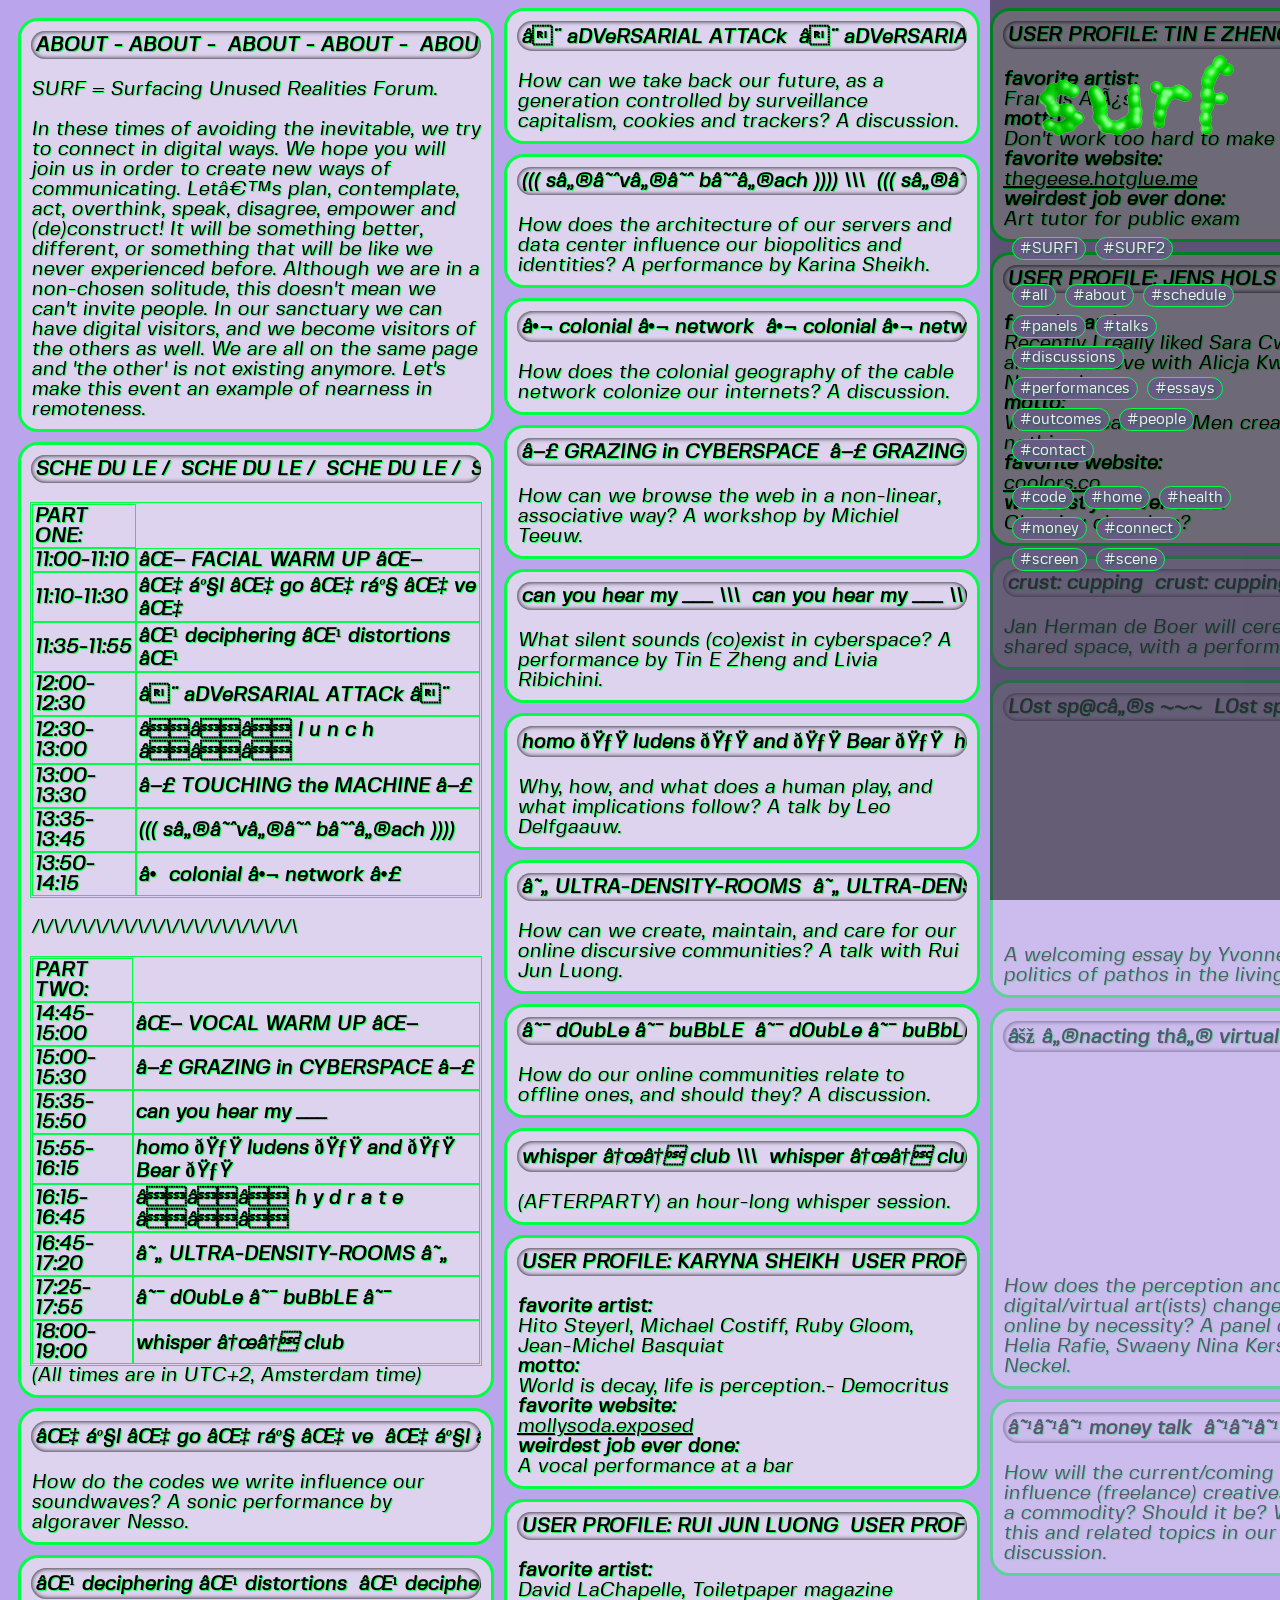
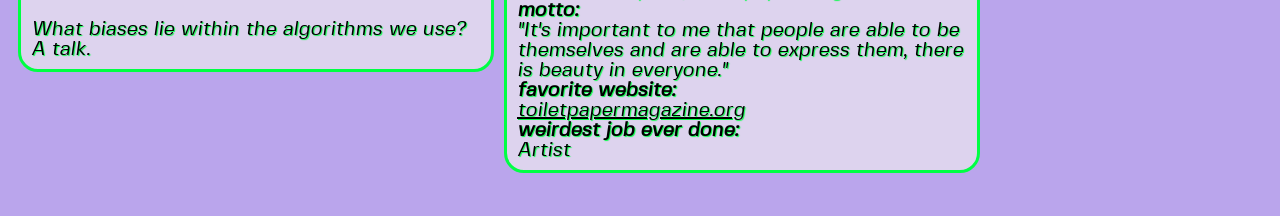
==== commit 2e5f54fc: "Update index.html" ====
--- a/index.html
+++ b/index.html
@@ -446,6 +446,8 @@
 <h4>⚞ ℮nacting th℮ virtual ⚟ ||| </h4>
 </div> </div>
                    <br> 
+       <iframe width="420" height="200" src="https://youtu.be/wh0V-anCPNc?t=73" frameborder="0" 
+              allowfullscreen></iframe><br>
                    How does the perception and position of digital/virtual art(ists) change now everyone is online by necessity? A panel discussion with Helia Rafie, Swaeny Nina Kersaan and Hannah Neckel.
               </div>
               
@@ -479,7 +481,10 @@
   </div>
 </div>
      <br>
-     (LUNCH BREAK) cat sounds and other relaxation by Sekaiology.
+     <iframe width="420" height="200" src="https://youtu.be/%%%%%%%%%%%%%%%%%%%%%%%%%%%%" frameborder="0" 
+              allowfullscreen></iframe><br>
+     (LUNCH BREAK) cat sounds and other relaxation by Sekaiology.<br>
+     <i>---> video coming soon</i>
               </div>
 
 <div class="filterDiv panels health surf1">
@@ -495,6 +500,8 @@
 <h4>p℮rformativ℮ ⚖ antidot℮s ||| </h4>
 </div> </div>
                    <br> 
+     <iframe width="420" height="200" src="https://youtu.be/wh0V-anCPNc?t=1789" frameborder="0" 
+              allowfullscreen></iframe><br>
                    How can making or viewing art, in these turbulent times, help us to ground, balance and bring calmness? A panel discussion with Mylan Hoezen, Hinke Ann Eleveld and Sekaiology.
               </div>
               
@@ -528,6 +535,8 @@
 <h4>⏚ analog mod℮s un/distanc℮d ⏚ ||| </h4>
 </div> </div>
                    <br> 
+     <iframe width="420" height="200" src="https://youtu.be/wh0V-anCPNc?t=3297" frameborder="0" 
+              allowfullscreen></iframe><br>
                    How can art, that is using physical presence, maintaing connection during times of isolation, distancing and home-staying? A panel discussion with Eleni Tsompanidou, Angelo Messios and EDO.
               </div>
               
@@ -563,6 +572,8 @@
 <h4>⛚ sanitary ⛚ curator ⛚ ||| </h4>
 </div> </div>
                    <br> 
+     <iframe width="420" height="200" src="https://youtu.be/wh0V-anCPNc?t=4774" frameborder="0" 
+              allowfullscreen></iframe><br>
                    How can curators and organisers help to bring art to a public, in times where they hardly can leave their houses, and how can they present their artists in deep meaningful ways? A panel discussion with Ellen de Haan, Radina Kordova and Johann Kööp.
               </div>
 
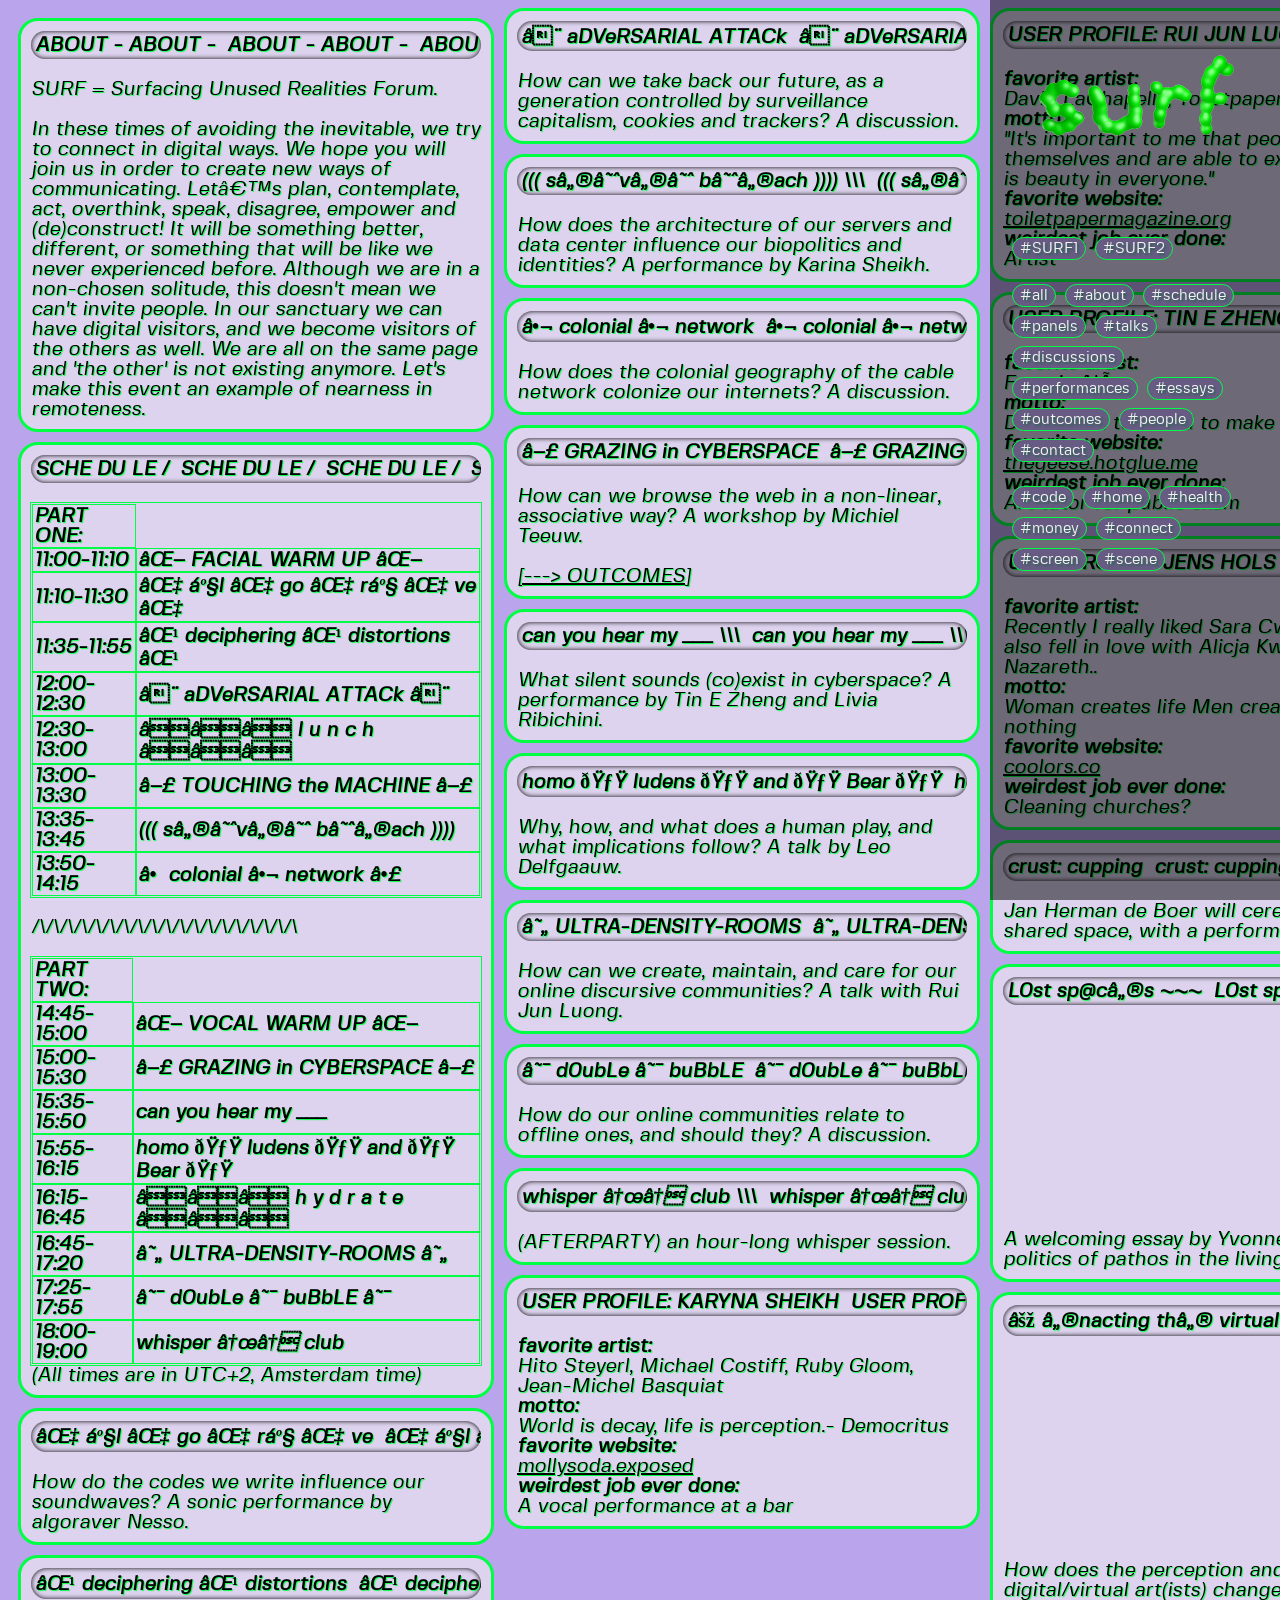
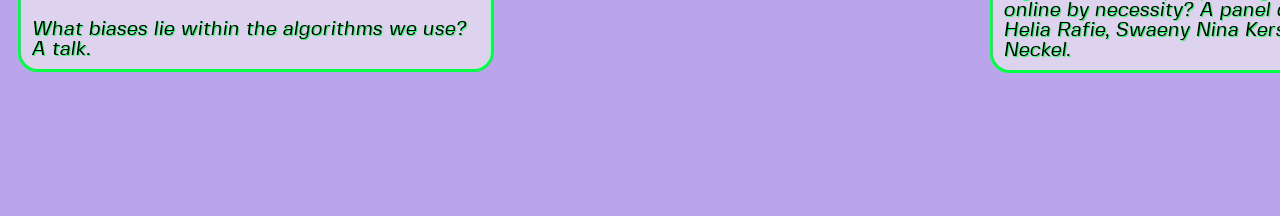
==== commit ab4509e8: "Update index.html" ====
--- a/index.html
+++ b/index.html
@@ -229,8 +229,8 @@
   </div>
 </div>
      <br>
-     How can we browse the web in a non-linear, associative way? A workshop by Michiel Teeuw.
-     
+     How can we browse the web in a non-linear, associative way? A workshop by Michiel Teeuw.<br><br>
+                        <a href="https://surf-online.github.io/home/grazing.html">[---> OUTCOMES]</a>
               </div>  
               
                   <div class="filterDiv performances connect surf2">
--- a/style.css
+++ b/style.css
@@ -6,10 +6,6 @@
 
 table {
   width: 100%;
-}
-
-.surf1 {
-  opacity: 50%;
 }
 
 .scrollerer {
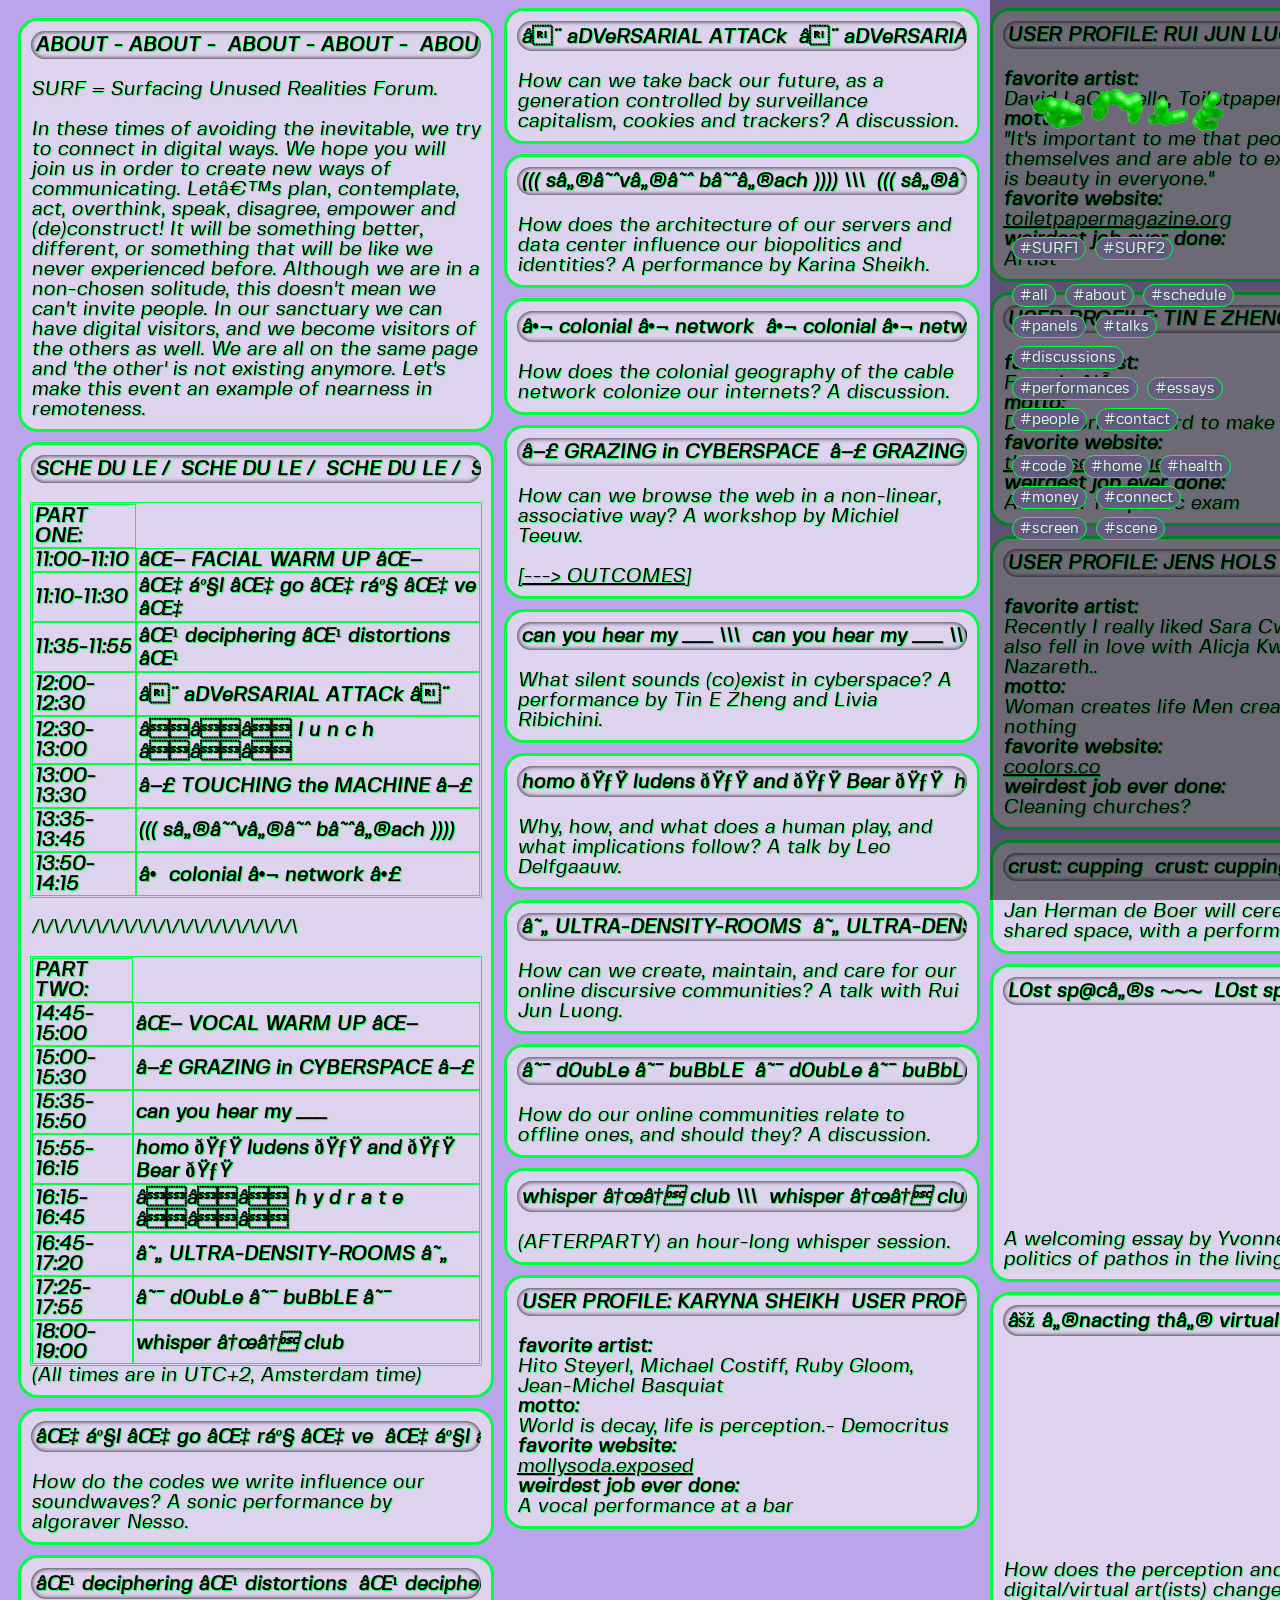
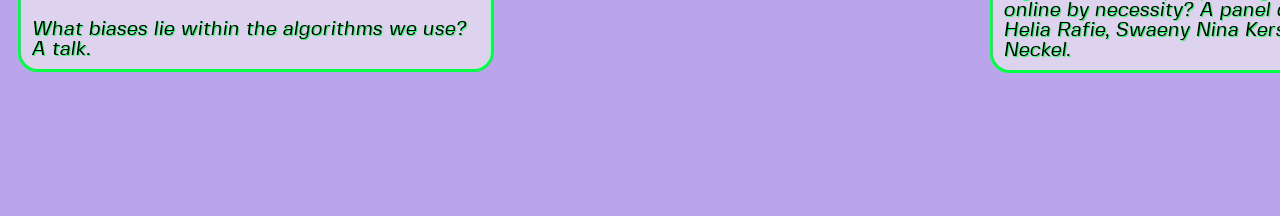
==== commit 5e161045: "Update index.html" ====
--- a/index.html
+++ b/index.html
@@ -230,7 +230,7 @@
 </div>
      <br>
      How can we browse the web in a non-linear, associative way? A workshop by Michiel Teeuw.<br><br>
-                        <a href="https://surf-online.github.io/home/grazing.html">[---> OUTCOMES]</a>
+                        <span><a href="https://surf-online.github.io/home/grazing.html">[---> OUTCOMES]</a></span>
               </div>  
               
                   <div class="filterDiv performances connect surf2">
@@ -955,15 +955,6 @@
               <b>We love company. If you want to join us, or if you have ideas for future editions please mail us at </b><a href='mailto:welkom.surf@gmail.com'>welkom.surf@gmail.com</a>
             </div>
      
-     <div class="filterDiv outcomes">
-<div class="scrollerer">  <div class="scrolling">
-<h4> o % u * t @ c - o ( m \ e ~ s !</h4>  </div><div class="scrolling" aria-hidden="true">
-<h4> o % u * t @ c - o ( m \ e ~ s !</h4>  </div><div class="scrolling" aria-hidden="true">
-<h4> o % u * t @ c - o ( m \ e ~ s !</h4>  </div><div class="scrolling" aria-hidden="true">
-<h4> o % u * t @ c - o ( m \ e ~ s !</h4>  </div> </div> <br>
-              After the first edition ends, we will start posting the outcomes of that edition on this website. Expect video, sound, resources, to-do lists, pragmatic tips, etc :-)
-            </div>
-     
      <div class="filterDiv schedule surf1">
                   <div class="scrollerer">  <div class="scrolling">
       <h4> SCHE DU LE SURF1.0/</h4>  </div><div class="scrolling" aria-hidden="true">
@@ -1039,15 +1030,7 @@
                      (All times are in UTC+2, Amsterdam time)
               </div>
 
-      <div class="filterDiv panels outcomes">
-<div class="scrollerer">  <div class="scrolling">
-<h4> o % u * t @ c - o ( m \ e ~ s !</h4>  </div><div class="scrolling" aria-hidden="true">
-<h4> o % u * t @ c - o ( m \ e ~ s !</h4>  </div><div class="scrolling" aria-hidden="true">
-<h4> o % u * t @ c - o ( m \ e ~ s !</h4>  </div><div class="scrolling" aria-hidden="true">
-<h4> o % u * t @ c - o ( m \ e ~ s !</h4>  </div> </div> <br>
-PANELS 10/05/2020<br><br>
-<iframe width="450" height="450" src="https://www.youtube.com/embed/wh0V-anCPNc" frameborder="0" allow="accelerometer; autoplay; encrypted-media; gyroscope; picture-in-picture" allowfullscreen></iframe>
-            </div>
+      
      
 <div id="phone"> Unfortunately, this website is not mobile-friendly (yet). Please reopen on a desktop environment for the full SURF experience.</div>
 
@@ -1081,8 +1064,6 @@
          <button class="btn" onclick="filterSelection('performances')">#performances</button>
               
            <button class="btn" onclick="filterSelection('essays')">#essays</button>
-
-         <button class="btn" onclick="filterSelection('outcomes')">#outcomes</button>
 
          <button class="btn" onclick="filterSelection('people')">#people</button>
 
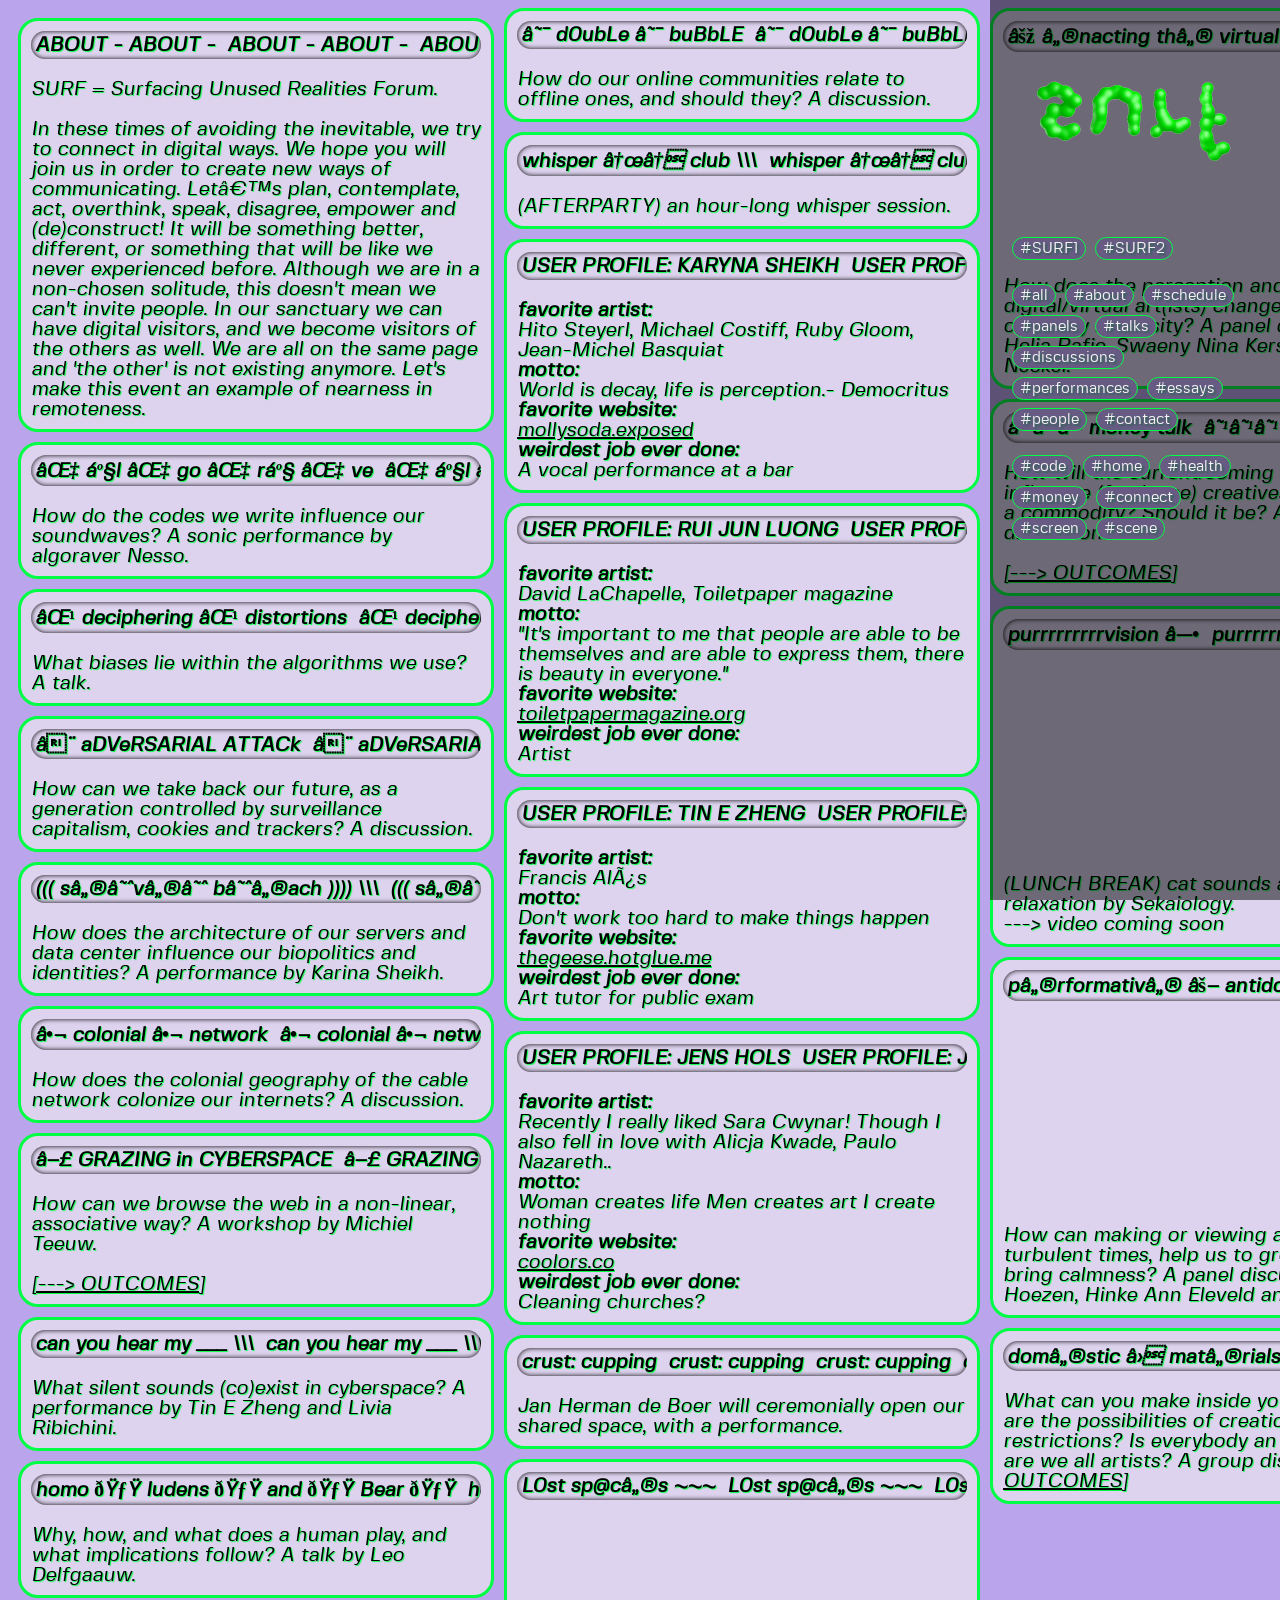
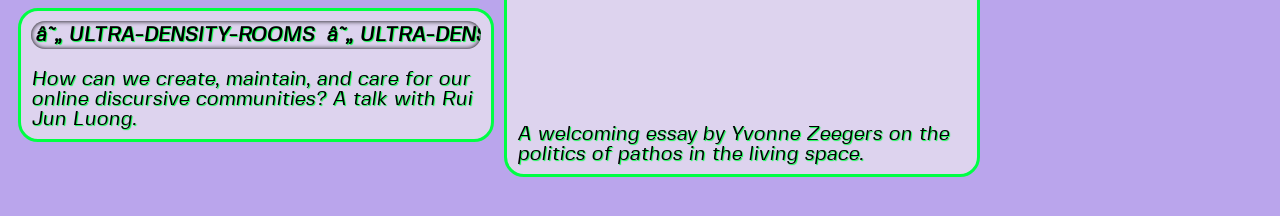
==== commit 9ad15a81: "Update index.html" ====
--- a/index.html
+++ b/index.html
@@ -33,103 +33,7 @@
 Although we are in a non-chosen solitude, this doesn't mean we can't invite people. In our sanctuary we can have digital visitors, and we become visitors of the others as well. We are all on the same page and 'the other' is not existing anymore. Let's make this event an example of nearness in remoteness.
 </div>
 
-               <div class="filterDiv schedule surf2">
-                  <div class="scrollerer">  <div class="scrolling">
-      <h4> SCHE DU LE /</h4>  </div><div class="scrolling" aria-hidden="true">
-      <h4> SCHE DU LE /</h4>  </div><div class="scrolling" aria-hidden="true">
-      <h4> SCHE DU LE /</h4>  </div><div class="scrolling" aria-hidden="true">
-      <h4> SCHE DU LE /</h4>  </div> </div><br>
-                  <table>
-                       <tr>
-                            <th><b>PART ONE:</b></th>
-                       </tr>
-                       <tr>
-                            <th>11:00-11:10</th>
-                            <th>⌖ FACIAL WARM UP ⌖</th>
-                       </tr>
-
-                       <tr>
-                            <th>11:10-11:30</th>
-                            <th><i>⌇ ầl ⌇ go ⌇ rầ ⌇ ve ⌇</i></th>
-                       </tr>
-
-                       <tr>
-                            <th>11:35-11:55</th>
-                            <th>⌹ deciphering ⌹ distortions ⌹</th>
-                       </tr>
-                      
-                       <tr>
-                            <th>12:00-12:30</th>
-                            <th>⍨ aDVeRSARIAL ATTACk ⍨</th>
-                       </tr>
-                       
-                       <tr>
-                            <th>12:30-13:00</th>
-                            <th>⏏⏏⏏ l u n c h ⏏⏏⏏</th>
-                       </tr>
-                       
-                        <tr>
-                            <th>13:00-13:30</th>
-                            <th>▣ TOUCHING the MACHINE ▣</th>
-                       </tr>
-                       
-                        <tr>
-                            <th>13:35-13:45</th>
-                             <th><i>((( s℮☈v℮☈ b☈℮ach ))))</i></th>
-                       </tr>
-                       
-                        <tr>
-                            <th>13:50-14:15</th>
-                            <th>╠ colonial ╬ network ╣</th>
-                       </tr>
-                       </table><br>
-                    /\/\/\/\/\/\/\/\/\/\/\/\/\/\/\/\/\/\/\<br><br>
-                    <table>
-                       <tr>
-                            <th><b>PART TWO:</b></th>
-                       </tr>
-                       <tr>
-                            <th>14:45-15:00</th>
-                            <th>⌖ VOCAL WARM UP ⌖</th>
-                       </tr>
-
-                       <tr>
-                            <th>15:00-15:30</th>
-                            <th>▣ GRAZING in CYBERSPACE ▣</th>
-                       </tr>
-
-                       <tr>
-                            <th>15:35-15:50</th>
-                            <th><i>can you hear my ___</i></th>
-                       </tr>
-                      
-                       <tr>
-                            <th>15:55-16:15</th>
-                            <th>homo 🃟 ludens 🃟 and 🃟 Bear 🃟</th>
-                       </tr>
-                       
-                       <tr>
-                            <th>16:15- 16:45</th>
-                            <th>⏏⏏⏏ h y d r a t e ⏏⏏⏏</th>
-                       </tr>
-                       
-                        <tr>
-                            <th>16:45-17:20</th>
-                            <th>☄ ULTRA-DENSITY-ROOMS ☄</th>
-                       </tr>
-                       
-                        <tr>
-                            <th>17:25-17:55</th>
-                            <th>☯ d0ubLe ☯ buBbLE ☯</th>
-                       </tr>
-                       
-                        <tr>
-                            <th>18:00-19:00</th>
-                             <th><i>whisper ↜↝ club</i></th>
-                       </tr>
-                       </table>
-                     (All times are in UTC+2, Amsterdam time)
-              </div>
+               
 
 <div class="filterDiv performances code connect surf2">
                  <div class="scrollerer">
@@ -464,8 +368,8 @@
   </div>
 </div>
      <br>
-     How will the current/coming economic collapse influence (freelance) creatives? Can art still be a commodity? Should it be? We will discuss this and related topics in our first group discussion.
-     
+     How will the current/coming economic collapse influence (freelance) creatives? Can art still be a commodity? Should it be? A group discussion. <br><br>
+      <span><a href="https://surf-online.github.io/home/moneytalk.html">[---> OUTCOMES]</a></span>
               </div>
               
 <div class="filterDiv performances health surf1">
@@ -518,8 +422,8 @@
   </div>
 </div>
      <br>
-    What can you make inside your house? What are the possibilities of creation within these restrictions? Is everybody an amateur now, or are we all artists? We will discuss this and related topics in our second group discussion.
-     
+    What can you make inside your house? What are the possibilities of creation within these restrictions? Is everybody an amateur now, or are we all artists? A group discussion.
+      <span><a href="https://surf-online.github.io/home/domesticmaterial.html">[---> OUTCOMES]</a></span>
               </div>
 
 <div class="filterDiv panels connect surf1">
@@ -955,81 +859,7 @@
               <b>We love company. If you want to join us, or if you have ideas for future editions please mail us at </b><a href='mailto:welkom.surf@gmail.com'>welkom.surf@gmail.com</a>
             </div>
      
-     <div class="filterDiv schedule surf1">
-                  <div class="scrollerer">  <div class="scrolling">
-      <h4> SCHE DU LE SURF1.0/</h4>  </div><div class="scrolling" aria-hidden="true">
-      <h4> SCHE DU LE SURF1.0/</h4>  </div><div class="scrolling" aria-hidden="true">
-      <h4> SCHE DU LE SURF1.0/</h4>  </div><div class="scrolling" aria-hidden="true">
-      <h4> SCHE DU LE SURF1.0/</h4>  </div> </div><br>
-                  <table>
-                       <tr>
-                            <th>09:45-10:00</th>
-                            <th>LOG_IN</th>
-                       </tr>
-
-                       <tr>
-                            <th>10:00-10:15</th>
-                            <th><i>crust: cupping</i></th>
-                       </tr>
-
-                       <tr>
-                            <th>10:15-10:30</th>
-                            <th>L0st sp@c℮s</th>
-                       </tr>
-                       
-                       <tr>
-                            <th>10:30-11:00</th>
-                            <th>⚞ ℮nacting th℮ virtual ⚟</th>
-                       </tr>
-                      
-                       <tr>
-                            <th>11:00-11:30</th>
-                            <th>☹☹☹ money talk ☹☹☹</th>
-                       </tr>
-                       
-                       <tr>
-                            <th>11:30-12:00</th>
-                            <th>◕ purrrrrrrrrvision ◕</th>
-                       </tr>
-                       
-                        <tr>
-                            <th>12:00-12:30</th>
-                            <th>p℮rformativ℮ ⚖ antidot℮s</th>
-                       </tr>
-                       
-                        <tr>
-                            <th>12:30-13:00</th>
-                            <th>dom℮stic ⛝ mat℮rials</th>
-                       </tr>
-                       
-                        <tr>
-                            <th>13:00-13:30</th>
-                            <th>⏚ analog mod℮s ⏚</th>
-                       </tr>
-                       
-                        <tr>
-                            <th>13:30-13:45</th>
-                            <th>face_without_a_body</th>
-                       </tr>
-                       
-                        <tr>
-                            <th>13:45-14:15</th>
-                            <th>⛚ sanitary ⛚ curator ⛚</th>
-                       </tr>
-                       
-                        <tr>
-                            <th>14:15-14:30</th>
-                            <th>♨ new horizons ♨</th>
-                       </tr>
-                       
-                        <tr>
-                            <th>14:30-14:45</th>
-                            <th>LOG_OUT</th>
-                       </tr>
-                       </table>
-                     (All times are in UTC+2, Amsterdam time)
-              </div>
-
+   
       
      
 <div id="phone"> Unfortunately, this website is not mobile-friendly (yet). Please reopen on a desktop environment for the full SURF experience.</div>
--- a/style.css
+++ b/style.css
@@ -17,6 +17,10 @@
    -moz-box-shadow:    inset 0 0 5px #000000;
    -webkit-box-shadow: inset 0 0 5px #000000;
    box-shadow:         inset 0 0 5px #000000;
+}
+
+span {
+  background-color: 00ff44;
 }
 
 .scrolling {
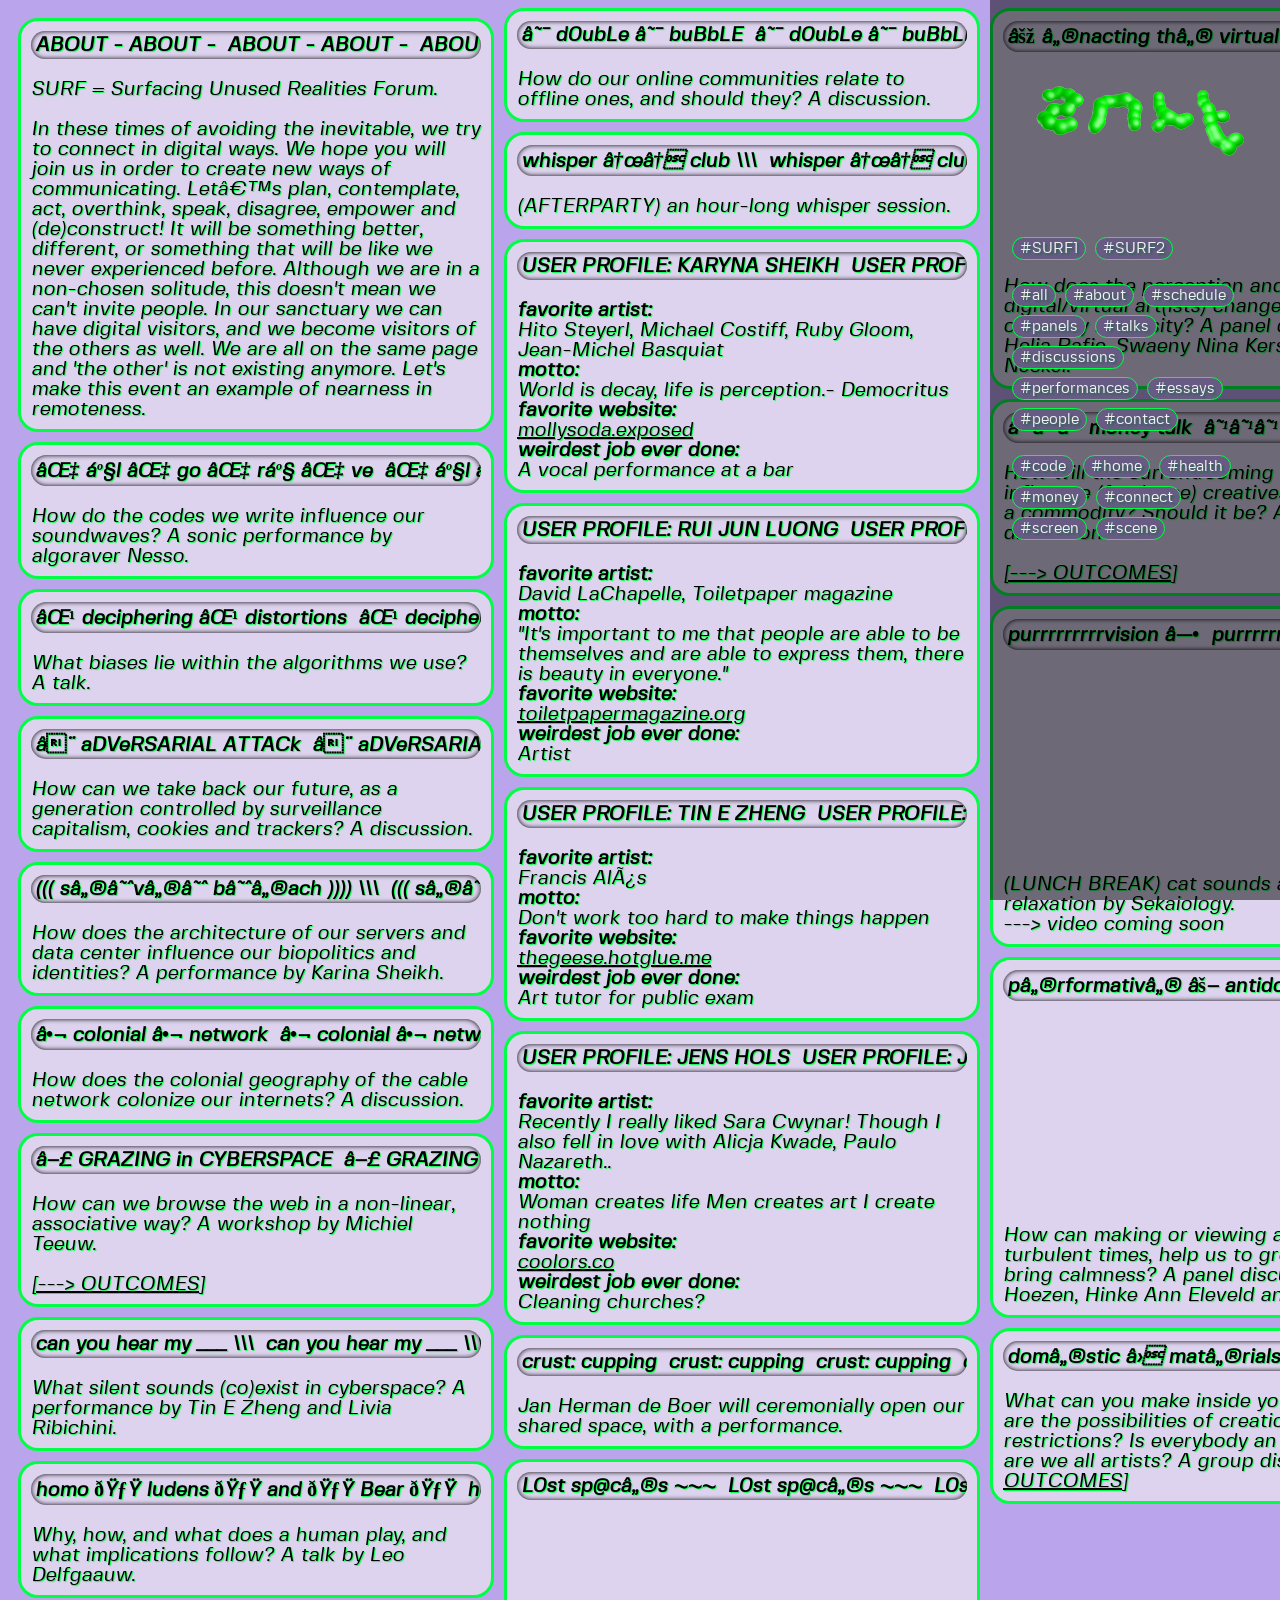
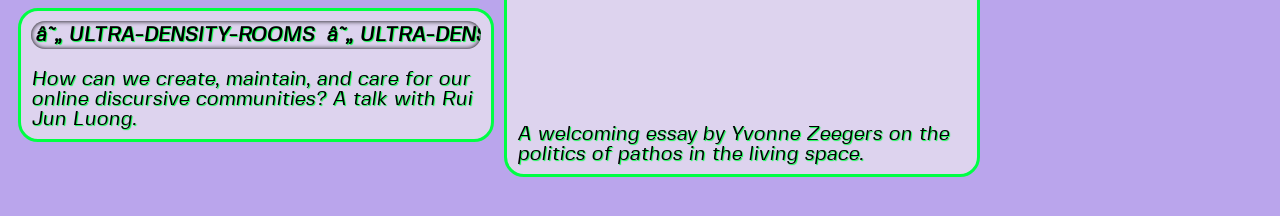
==== commit 94312b61: "Update index.html" ====
--- a/index.html
+++ b/index.html
@@ -514,6 +514,7 @@
 </div>
 
                      <br>
+                    <img src="hinke ann.png"><br>
                      <b>favorite artist:</b> <br> mierle ukeles <br>
                      <b>motto:</b> <br> let life be art <br>
                      <b>favorite website:</b> <br> <a href="http://joanjonasvenice2015.com/" target="_blank"> joanjonasvenice2015.com </a> <br>
@@ -535,6 +536,7 @@
 
 
                          <br>
+                          <img src="swaeny.png"><br>
                          <b>favorite artist:</b> <br> hito steyrel, nam june paik, kate cooper <br>
                          <b>motto:</b> <br> no use for innocence, no time for modesty <br>
                          <b>favorite website:</b> <br> <a href="https://cat-bounce.com/" target="_blank"> cat-bounce.com </a> <br>
@@ -556,7 +558,7 @@
 </div>
 
 
-    <br>
+    <br><img src="angelos.png"><br>
     <b>favorite artist:</b> <br> tehching hsieh  <br>
     <b>motto:</b> <br> feel and experience <br>
     <b>favorite website:</b> <br> <a href="https://www.bashar.org/" target="_blank"> bashar.org </a> <br>
@@ -577,7 +579,7 @@
     </div>
 
 
-                         <br>
+                         <br><img src="frederiek.png"><br>
                          <b>favorite artist:</b> <br> pablo helguera <br>
                          <b>motto:</b> <br> you should be afraid of taking risks and pursuing something meaningful. but you should be much MORE afraid of staying where you are. <br>
                          <b>favorite website:</b> <br> <a href="https://www.rug.nl/library/" target="_blank"> rug.nl/library </a> <br>
@@ -599,7 +601,7 @@
 </div>
 
 
-    <br>
+    <br><img src="eleni.png"><br>
     <b>favorite artist:</b> <br> allan kaprow  <br>
     <b>motto:</b> <br> "avoid any short sentence that claims to be able to expresses your beliefs or purpose." <br>
     <b>favorite website:</b> <br> <a href="https://operatingmanualforfloatingin.space" target="_blank"> operatingmanualforfloatingin.space </a> <br>
@@ -622,7 +624,7 @@
 </div>
 
 
-    <br>
+    <br><img src="radina.png"><br>
     <b>favorite artist:</b> <br> at the moment I am very interested in pan daijing.  <br>
     <b>motto:</b> <br> irrational thoughts should be followed absolutely and logically. <br>
     <b>favorite website:</b> <br> <a href="https://www.careeraddict.com/how-to-answer-what-is-your-favourite-website/" target="_blank"> careeraddict.com/how-to-answer-what-is-your-favourite-website </a> <br>
@@ -643,7 +645,7 @@
 </div>
 
 
-    <br>
+    <br><img src="yvonne.png"><br>
     <b>favorite artist:</b> <br> hamja ahsan  <br>
     <b>motto:</b> <br> "don't set an alarm if you snooze all morning" <br>
     <b>favorite website:</b> <br> <a href="https://www.tonnusoosterhoff.nl" target="_blank"> tonnusoosterhoff.nl </a> <br>
@@ -662,7 +664,7 @@
 <h4> USER PROFILE: LIVIA RIB </h4>
 </div>
 </div>
-   <br>
+   <br><img src="livia.png"><br>
     <b>favorite artist:</b> <br> robert henke and bill viola  <br>
     <b>motto:</b> <br> in life you must always try <br>
     <b>favorite website:</b> <br> <a href="https://www.patatap.com/" target="_blank"> patatap.com </a> <br>
@@ -684,7 +686,7 @@
 <h4> USER PROFILE: MYLAN HOEZEN </h4>
 </div>
 </div>
-   <br>
+   <br><img src="mylan.png"><br>
     <b>favorite artist:</b> <br> depends on the day: today David Lynch  <br>
     <b>motto:</b> <br> take in the good <br>
     <b>favorite website:</b> <br> <a href="https://thecreativeindependent.com/" target="_blank"> thecreativeindependent.com </a> <br>
@@ -704,7 +706,7 @@
 <h4> USER PROFILE: JOHANN KÖÖP </h4>
 </div>
 </div>
-   <br>
+   <br><img src="johann.png"><br>
     <b>favorite artist:</b> <br> Max Siedentopf <br>
     <b>motto:</b> <br> one man's trash is another man's treasure <br>
     <b>favorite website:</b> <br> <a href="https://www.google.com/maps/" target="_blank"> google.com/maps </a> <br>
@@ -729,7 +731,7 @@
 <h4> USER PROFILE: JAN HERMAN DE BOER </h4>
 </div>
 </div>
-   <br>
+   <br><img src="janherman.png"><br>
     <b>favorite artist:</b> <br> atm Guy Ben Ner but ask me tomorrow and i'll probably pick someone els  <br>
     <b>motto:</b> <br> throw the game and get rich! <br>
     <b>favorite website:</b> <br> <a href="http://www.laurelleavesawardmaker.com/" target="_blank"> laurelleavesawardmaker.com </a> <br>
@@ -752,7 +754,7 @@
 <h4> USER PROFILE: ELLEN DE HAAN </h4>
 </div>
 </div>
-   <br>    
+   <br><img src="ellen 2.png"><br>
     <b>favorite website:</b> <br> <a href="https://sandspiel.club/" target="_blank"> sandspiel.club </a> <br>
     <b>weirdest job ever done:</b> <br> undeclared administrator for a flower bulb farmer when i was 15  </p>
 
@@ -773,7 +775,7 @@
 <h4> USER PROFILE: HANNAH NECKEL </h4>
 </div>
 </div>
-   <br>
+   <br><img src="hannah.png"><br>
     <b>favorite artist:</b> <br> cecile b evans <br>
     <b>motto:</b> <br> *~feels over reals~*<br>
     <b>favorite website:</b> <br> <a href="https://www.tumblr.com/" target="_blank"> tumblr.com </a> <br>
@@ -796,7 +798,7 @@
 <h4> USER PROFILE: HELIA RAFIE </h4>
 </div>
 </div>
-   <br>
+   <br><img src="helia.png"><br>
     <b>favorite artist:</b> <br> hito steyerl , ryan trecartin <br>
     <b>motto:</b> <br> LET ME MEDIATE YOUR REALITY <br>
     <b>favorite website:</b> <br> <a href="https://wwwwwwwww.jodi.org//" target="_blank"> wwwwwwwww.jodi.org </a> <br>
@@ -819,7 +821,7 @@
 <h4> USER PROFILE: EDO </h4>
 </div>
 </div>
-   <br>
+   <br><img src="lorenzo 2.png"><br>
     <b>favorite artist:</b> <br> marzia ransom  <br>
     <b>motto:</b> <br> appreciate more <br>
     <b>favorite website:</b> <br> <a href="https://wikipedia.com/" target="_blank"> wikipedia.com </a> <br>
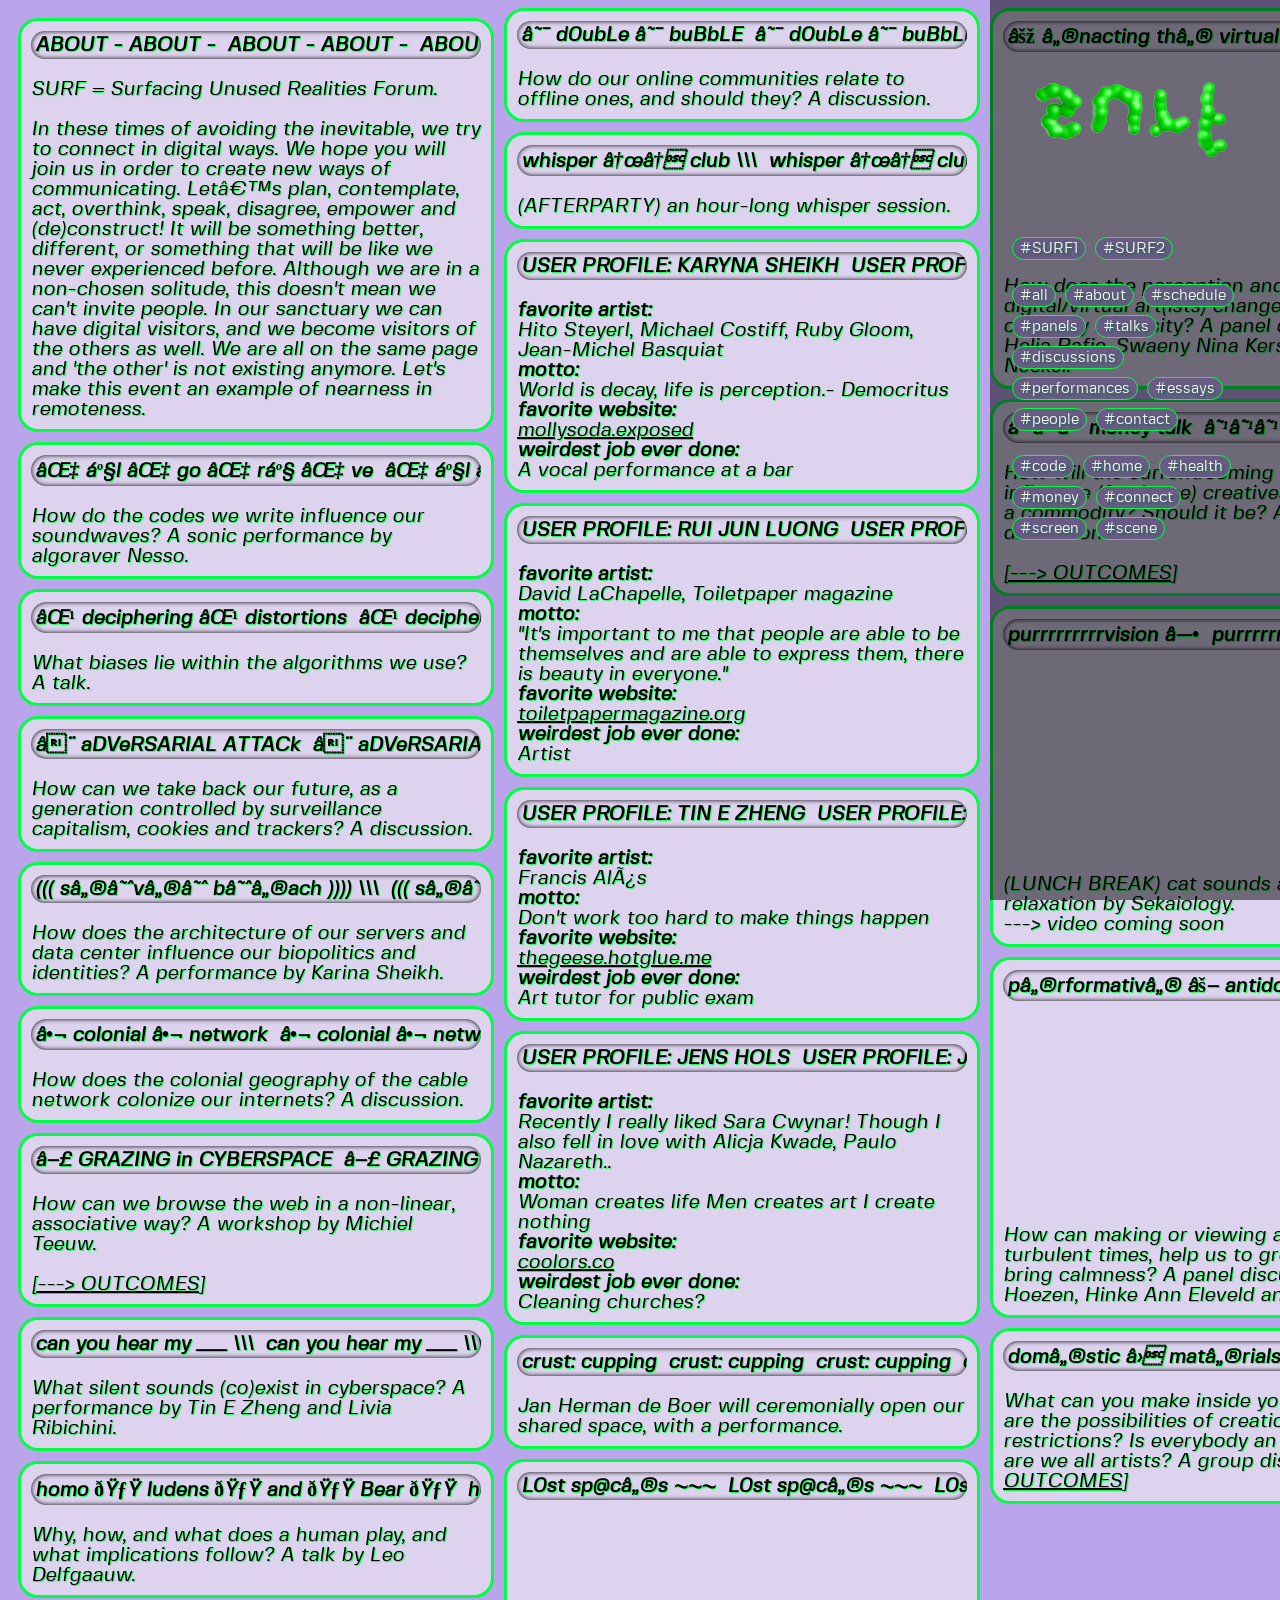
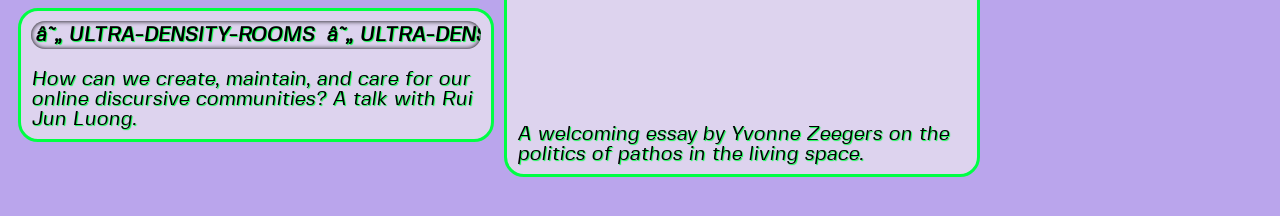
==== commit 48ea1e4e: "Update index.html" ====
--- a/index.html
+++ b/index.html
@@ -558,7 +558,7 @@
 </div>
 
 
-    <br><img src="angelos.png"><br>
+    <br><img src="ANGELOS.png"><br>
     <b>favorite artist:</b> <br> tehching hsieh  <br>
     <b>motto:</b> <br> feel and experience <br>
     <b>favorite website:</b> <br> <a href="https://www.bashar.org/" target="_blank"> bashar.org </a> <br>
